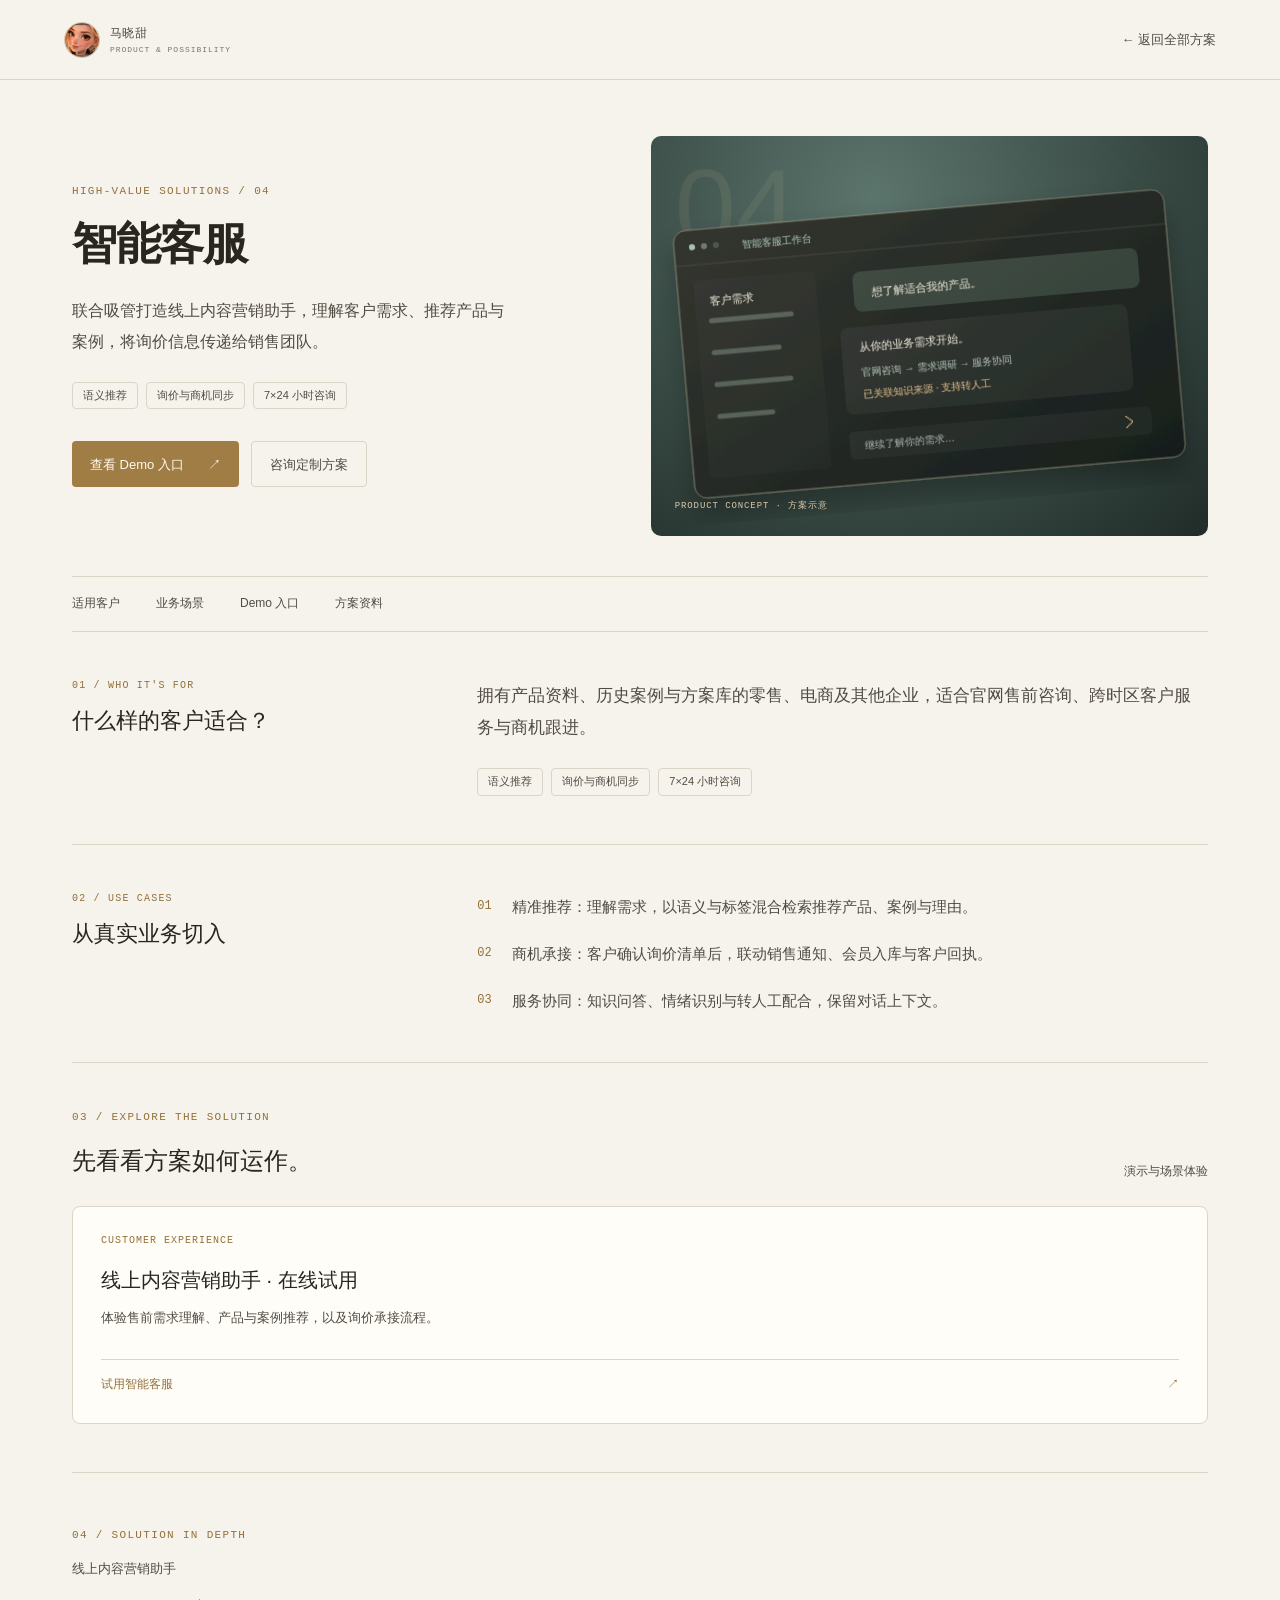
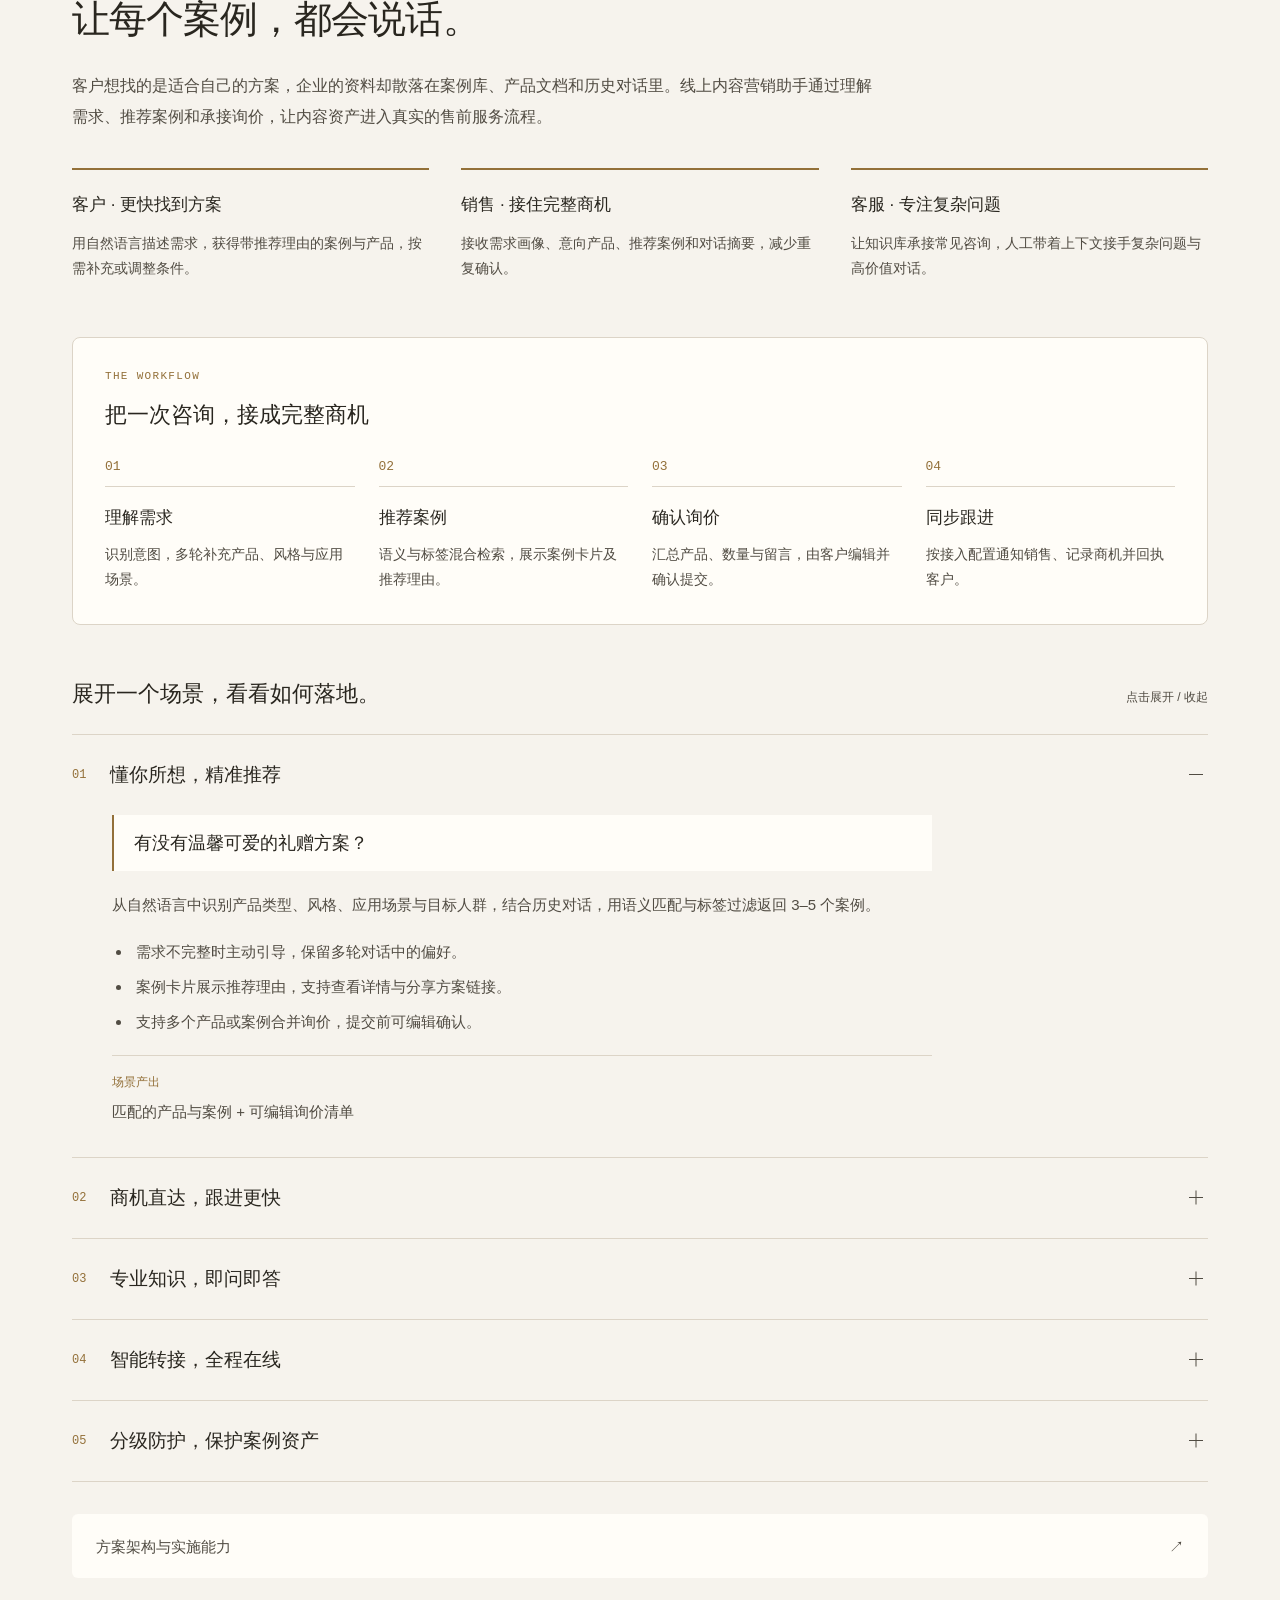
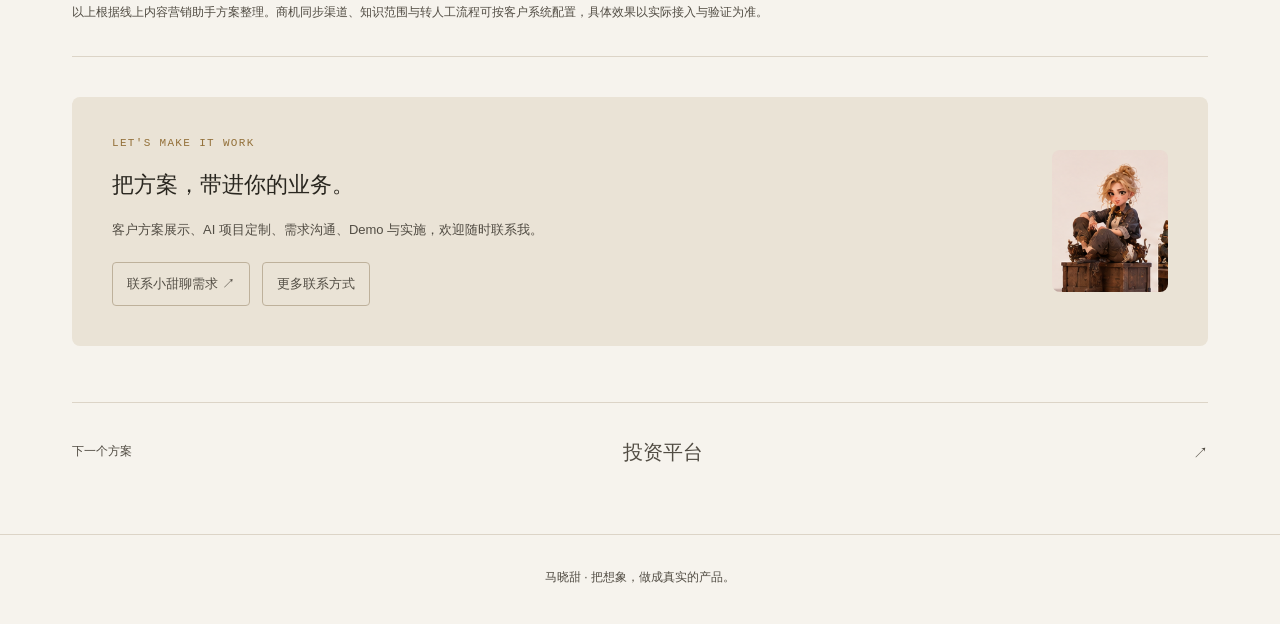
==== projects/customer-service.html @ 6f02be48 "Publish personal IP homepage and four solution showcases" ====
<!doctype html><html lang="zh-CN"><head><meta charset="utf-8"><meta name="viewport" content="width=device-width, initial-scale=1">
    <title>智能客服 · 马晓甜的高价值方案</title><meta name="description" content="联合吸管打造线上内容营销助手，理解客户需求、推荐产品与案例，将询价信息传递给销售团队。">
    <script src="../assets/theme.js"></script><link rel="stylesheet" href="../assets/detail.css"><link rel="stylesheet" href="../assets/projects.css"><link rel="stylesheet" href="../assets/solutions.css">
    </head><body class="detail-page" data-project="customer-service">
    <header class="detail-nav"><a class="nav-logo" href="../index.html#projects"><svg class="nav-ip" viewBox="1380 70 330 280" role="img" aria-label="小甜的个人 IP 形象"><image href="../assets/ip-character-sheet.png" width="2048" height="1152"/></svg><span class="brand-word">马晓甜<small>PRODUCT &amp; POSSIBILITY</small></span></a><a class="back-link" href="../index.html#projects">← 返回全部方案</a></header>
    <main class="detail-main solution-main">
    <div class="solution-hero"><div class="solution-title"><p class="detail-eyebrow">HIGH-VALUE SOLUTIONS / 04</p><h1>智能客服</h1><p class="detail-lead">联合吸管打造线上内容营销助手，理解客户需求、推荐产品与案例，将询价信息传递给销售团队。</p><div class="solution-tags"><span>语义推荐</span><span>询价与商机同步</span><span>7×24 小时咨询</span></div><div class="solution-hero-actions"><a class="solution-primary" href="#demo">查看 Demo 入口 <span aria-hidden="true">↗</span></a><a class="solution-secondary" href="mailto:18098028372@163.com?subject=%E6%99%BA%E8%83%BD%E5%AE%A2%E6%9C%8D%E6%96%B9%E6%A1%88%E5%92%A8%E8%AF%A2">咨询定制方案</a></div></div>
    <div class="solution-visual"><span class="visual-number">04</span><img src="../assets/project-customer-service.svg" width="600" height="400" alt="智能客服方案示意"><span class="visual-caption">PRODUCT CONCEPT · 方案示意</span></div></div>

    <nav class="solution-tabs" aria-label="方案章节"><a href="#audience">适用客户</a><a href="#scenarios">业务场景</a><a href="#demo">Demo 入口</a><a href="#documents">方案资料</a></nav>
    <section class="detail-section" id="audience"><div><p class="detail-eyebrow">01 / WHO IT'S FOR</p><h2>什么样的客户适合？</h2></div><div><p class="audience-copy">拥有产品资料、历史案例与方案库的零售、电商及其他企业，适合官网售前咨询、跨时区客户服务与商机跟进。</p><div class="solution-tags"><span>语义推荐</span><span>询价与商机同步</span><span>7×24 小时咨询</span></div></div></section>
    <section class="detail-section" id="scenarios"><div><p class="detail-eyebrow">02 / USE CASES</p><h2>从真实业务切入</h2></div><ol class="scenario-list"><li><span class="scenario-number">01</span><p>精准推荐：理解需求，以语义与标签混合检索推荐产品、案例与理由。</p></li><li><span class="scenario-number">02</span><p>商机承接：客户确认询价清单后，联动销售通知、会员入库与客户回执。</p></li><li><span class="scenario-number">03</span><p>服务协同：知识问答、情绪识别与转人工配合，保留对话上下文。</p></li></ol></section>
    <section class="solution-resources" id="demo"><div class="resource-heading"><div><p class="detail-eyebrow">03 / EXPLORE THE SOLUTION</p><h2>先看看方案如何运作。</h2></div><span>演示与场景体验</span></div><div class="resource-grid"><a class="demo-resource" href="https://fde-demo.fineres.com:3006/" target="_blank" rel="noopener noreferrer"><span class="resource-type">CUSTOMER EXPERIENCE</span><h3>线上内容营销助手 · 在线试用</h3><p>体验售前需求理解、产品与案例推荐，以及询价承接流程。</p><span class="resource-action">试用智能客服 <span aria-hidden="true">↗</span></span></a></div></section>
    <section class="solution-document" id="documents" aria-labelledby="document-title">
    <header class="document-heading"><p class="detail-eyebrow">04 / SOLUTION IN DEPTH</p><span class="document-name">线上内容营销助手</span><h2 id="document-title"><span>让每个案例，</span><span>都会说话。</span></h2><p class="document-intro">客户想找的是适合自己的方案，企业的资料却散落在案例库、产品文档和历史对话里。线上内容营销助手通过理解需求、推荐案例和承接询价，让内容资产进入真实的售前服务流程。</p></header>
    <div class="document-roles"><div><h3>客户 · 更快找到方案</h3><p>用自然语言描述需求，获得带推荐理由的案例与产品，按需补充或调整条件。</p></div><div><h3>销售 · 接住完整商机</h3><p>接收需求画像、意向产品、推荐案例和对话摘要，减少重复确认。</p></div><div><h3>客服 · 专注复杂问题</h3><p>让知识库承接常见咨询，人工带着上下文接手复杂问题与高价值对话。</p></div></div>
    <section class="document-flow" aria-labelledby="flow-title"><p class="detail-eyebrow">THE WORKFLOW</p><h3 id="flow-title">把一次咨询，接成完整商机</h3><ol><li><span class="flow-number">01</span><h4>理解需求</h4><p>识别意图，多轮补充产品、风格与应用场景。</p></li><li><span class="flow-number">02</span><h4>推荐案例</h4><p>语义与标签混合检索，展示案例卡片及推荐理由。</p></li><li><span class="flow-number">03</span><h4>确认询价</h4><p>汇总产品、数量与留言，由客户编辑并确认提交。</p></li><li><span class="flow-number">04</span><h4>同步跟进</h4><p>按接入配置通知销售、记录商机并回执客户。</p></li></ol></section>
    <section class="document-cases" aria-labelledby="cases-title"><div class="chapter-heading"><h3 id="cases-title">展开一个场景，看看如何落地。</h3><span>点击展开 / 收起</span></div><details class="case-chapter" open><summary><span class="case-number">01</span><h4>懂你所想，精准推荐</h4><span class="case-toggle" aria-hidden="true"></span></summary><div class="case-content"><blockquote>有没有温馨可爱的礼赠方案？</blockquote><p>从自然语言中识别产品类型、风格、应用场景与目标人群，结合历史对话，用语义匹配与标签过滤返回 3–5 个案例。</p><ul><li>需求不完整时主动引导，保留多轮对话中的偏好。</li><li>案例卡片展示推荐理由，支持查看详情与分享方案链接。</li><li>支持多个产品或案例合并询价，提交前可编辑确认。</li></ul><p class="case-outcome"><span>场景产出</span>匹配的产品与案例 + 可编辑询价清单</p></div></details><details class="case-chapter"><summary><span class="case-number">02</span><h4>商机直达，跟进更快</h4><span class="case-toggle" aria-hidden="true"></span></summary><div class="case-content"><blockquote>这几个方案可以一起报价吗？</blockquote><p>识别询价意向后，收集必要的联系信息与采购需求，生成确认单；由客户确认发送后进入商机同步流程。</p><ul><li>向销售同步结构化需求、产品清单、案例链接及对话摘要。</li><li>按现有表单结构写入会员列表，并向客户发送回执。</li><li>当前演示展示简道云表单打通场景，邮件可按实施需求对接。</li></ul><p class="case-outcome"><span>场景产出</span>结构化商机记录 + 销售跟进信息</p></div></details><details class="case-chapter"><summary><span class="case-number">03</span><h4>专业知识，即问即答</h4><span class="case-toggle" aria-hidden="true"></span></summary><div class="case-content"><blockquote>产品有哪些规格？合作流程是怎样的？</blockquote><p>FAQ Agent 检索企业知识库，结合对话上下文回答产品、服务和流程问题，并将问答限定在明确的业务范围内。</p><ul><li>用标准答复与产品资料作为回答依据。</li><li>知识未覆盖或问题不明确时，引导补充信息或转人工。</li></ul><p class="case-outcome"><span>场景产出</span>有知识依据的答复 + 清晰的后续路径</p></div></details><details class="case-chapter"><summary><span class="case-number">04</span><h4>智能转接，全程在线</h4><span class="case-toggle" aria-hidden="true"></span></summary><div class="case-content"><blockquote>我想找人工进一步沟通。</blockquote><p>客户主动提出，或系统判断当前能力无法继续处理时，启动人工协同；结合兴趣、犹豫或不满等对话信号调整服务策略。</p><ul><li>传递客户信息、需求画像、已推荐内容与历史对话。</li><li>人工在同一窗口接续服务，减少客户重复描述。</li></ul><p class="case-outcome"><span>场景产出</span>带完整上下文的人工接待</p></div></details><details class="case-chapter"><summary><span class="case-number">05</span><h4>分级防护，保护案例资产</h4><span class="case-toggle" aria-hidden="true"></span></summary><div class="case-content"><blockquote>如何兼顾正常咨询与企业内容保护？</blockquote><p>依据可配置规则识别异常浏览和请求频率，对风险会话采取分级措施，保护企业案例与设计资产。</p><ul><li>必要时暂停推荐能力，保留基础 FAQ 服务。</li><li>可要求企业邮箱验证，明确问答范围并过滤敏感内容。</li></ul><p class="case-outcome"><span>场景产出</span>按业务配置的访问控制与回答边界</p></div></details></section>
    <details class="architecture-chapter"><summary>方案架构与实施能力<span aria-hidden="true">↗</span></summary><dl><div><dt>咨询入口</dt><dd>官网嵌入、二维码访问与协同工具接入，承载对话、推荐卡片与留资表单。</dd></div><div><dt>编排与调度</dt><dd>识别意图、管理需求槽位与会话状态，结合安全规则分发任务。</dd></div><div><dt>专业服务模块</dt><dd>售前 Agent、FAQ Agent、商机 Agent 与转人工模块协同处理咨询。</dd></div><div><dt>能力与知识资产</dt><dd>混合检索、邮件和规则服务连接 FAQ、产品资料及案例方案库。</dd></div></dl></details>
    <p class="document-note">以上根据线上内容营销助手方案整理。商机同步渠道、知识范围与转人工流程可按客户系统配置，具体效果以实际接入与验证为准。</p></section>
    <section class="demo-section solution-contact"><div><p class="detail-eyebrow">LET'S MAKE IT WORK</p><h2>把方案，带进你的业务。</h2><p>客户方案展示、AI 项目定制、需求沟通、Demo 与实施，欢迎随时联系我。</p><div class="demo-actions"><a href="mailto:18098028372@163.com?subject=%E6%99%BA%E8%83%BD%E5%AE%A2%E6%9C%8D%E6%96%B9%E6%A1%88%E5%92%A8%E8%AF%A2">联系小甜聊需求 ↗</a><a href="../index.html#contact">更多联系方式</a></div></div><svg class="detail-persona" viewBox="1225 862 173 230" role="img" aria-label="小甜的个人 IP 形象"><image href="../assets/ip-character-sheet.png" width="2048" height="1152"/></svg></section>
    <a class="next-project" href="investment.html"><span>下一个方案</span><strong>投资平台</strong><span>↗</span></a></main>
    <footer class="detail-footer">马晓甜 · 把想象，做成真实的产品。</footer></body></html>
---- assets/detail.css ----
:root { color-scheme:light; --ground:#f6f3ed; --surface:#fffdf8; --text:#514c43; --text-strong:#29261f; --gold:#937039; --border:#dcd4c7; --fd:'Segoe UI','Microsoft YaHei',sans-serif; --fm:Consolas,monospace; }
* { box-sizing:border-box; }body { margin:0; background:var(--ground); color:var(--text); font:15px/1.8 var(--fd); }a { color:inherit; text-decoration:none; }h1,h2,p { margin:0; }h1,h2 { color:var(--text-strong); }button,a { -webkit-tap-highlight-color:transparent; }a:focus-visible,button:focus-visible { outline:2px solid var(--gold); outline-offset:5px; }
.detail-nav { position:sticky; top:0; z-index:10; background:var(--ground); border-bottom:1px solid var(--border); height:80px; padding:0 5%; display:flex; justify-content:space-between; align-items:center; }
.back-link { padding:12px 0; font-size:13px; }.back-link:hover { color:var(--gold); }
.detail-main { max-width:1060px; margin:auto; padding:72px 32px 32px; }.detail-eyebrow { font:11px var(--fm); letter-spacing:.12em; color:var(--gold); margin-bottom:16px; }h1 { font-size:clamp(32px,4vw,56px); line-height:1.35; font-weight:600; margin-bottom:22px; }.detail-lead { font-size:18px; max-width:760px; }.detail-meta { display:flex; justify-content:space-between; gap:16px; margin:30px 0; border-top:1px solid var(--border); padding-top:18px; font-size:12px; }
.detail-cover { position:relative; height:400px; display:grid; place-items:center; background:radial-gradient(ellipse at 40% 20%,#786344,#242720); border-radius:10px; overflow:hidden; }.detail-cover img { width:600px; height:400px; max-width:100%; object-fit:contain; }.detail-cover>span { position:absolute; bottom:20px; left:24px; color:#d5c7ae; font:10px var(--fm); letter-spacing:.1em; }
.detail-section { display:grid; grid-template-columns:1fr 2fr; gap:40px; padding:48px 0; border-bottom:1px solid var(--border); }.detail-section h2,.demo-section h2 { font-size:22px; font-weight:500; }.detail-section .detail-eyebrow { font-size:10px; margin-bottom:10px; }.detail-bullets { margin:0; padding-left:18px; }.detail-bullets li { margin-bottom:16px; }.detail-bullets li:last-child { margin:0; }.detail-tags { display:flex; align-items:flex-start; flex-wrap:wrap; gap:8px; }.detail-tags span { padding:5px 12px; border:1px solid var(--border); border-radius:4px; font-size:12px; }
.demo-section { display:flex; align-items:center; justify-content:space-between; gap:24px; padding:40px; background:#eae3d6; border-radius:8px; margin-top:48px; }.demo-section p:not(.detail-eyebrow) { font-size:13px; margin:14px 0 20px; }.detail-persona { width:116px; height:142px; border-radius:8px; flex:none; }.demo-actions { display:flex; flex-wrap:wrap; gap:12px; align-items:center; }.demo-actions button,.demo-actions>a { display:inline-flex; align-items:center; min-height:44px; padding:8px 14px; font:13px var(--fd); border:1px solid #beb19b; border-radius:4px; }.demo-actions button:disabled { background:#ddd5c5; color:#736957; cursor:not-allowed; }.demo-actions a:hover { background:#dfd5c4; }
.next-project { display:flex; align-items:center; justify-content:space-between; gap:20px; min-height:100px; border-top:1px solid var(--border); margin-top:56px; }.next-project span:first-child { font-size:12px; }.next-project strong { font-size:20px; font-weight:500; }.next-project:hover { color:var(--gold); }.detail-footer { text-align:center; font-size:12px; border-top:1px solid var(--border); padding:32px; }
@media(max-width:650px) { .detail-nav { height:70px; padding:0 20px; }.back-link { font-size:11px; }.detail-main { padding:40px 24px 24px; }.detail-lead { font-size:15px; }.detail-meta { flex-direction:column; gap:6px; }.detail-cover { height:260px; }.detail-cover img { height:auto; }.detail-section { grid-template-columns:1fr; gap:20px; padding:32px 0; }.demo-section { padding:24px; position:relative; }.detail-persona { display:none; }.next-project { flex-wrap:wrap; gap:12px; }.next-project strong { font-size:17px; } }
@media(prefers-color-scheme:dark) { :root { color-scheme:dark; --ground:#1b1b17; --surface:#24251f; --text:#c8c3b6; --text-strong:#f2eddf; --gold:#d7b579; --border:#414238; }.demo-section { background:#2c2e26; }.demo-actions button:disabled { background:#37392e; color:#c4bda9; }.demo-actions a:hover { background:#414334; } }
:root[data-theme="light"] { color-scheme:light; --ground:#f6f3ed; --surface:#fffdf8; --text:#514c43; --text-strong:#29261f; --gold:#937039; --border:#dcd4c7; }
:root[data-theme="light"] .demo-section { background:#eae3d6; }
:root[data-theme="light"] .demo-actions button:disabled { background:#ddd5c5; color:#736957; }
:root[data-theme="light"] .demo-actions a:hover { background:#dfd5c4; }
:root[data-theme="dark"] { color-scheme:dark; --ground:#1b1b17; --surface:#24251f; --text:#c8c3b6; --text-strong:#f2eddf; --gold:#d7b579; --border:#414238; }
:root[data-theme="dark"] .demo-section { background:#2c2e26; }
:root[data-theme="dark"] .demo-actions button:disabled { background:#37392e; color:#c4bda9; }
:root[data-theme="dark"] .demo-actions a:hover { background:#414334; }
---- assets/projects.css ----
/* Warm editorial system; restrained identity, 8px spacing, 300ms selection. */
:root { --folio-paper:#f6f3ed; --folio-ink:#25241f; --folio-brass:#b18a50; --folio-muted:#766e62; --folio-stroke:#ddd6ca; }
.nav-logo { display:flex; align-items:center; gap:10px; padding:0; border:none; min-height:44px; }
.nav-ip { display:block; width:36px; height:36px; border-radius:50%; overflow:hidden; border:1px solid rgba(177,138,80,.45); flex:none; }
.brand-word { display:flex; flex-direction:column; font:12px var(--fd); color:inherit; letter-spacing:.03em; }
.brand-word small { font:8px var(--fm); letter-spacing:.12em; margin-top:3px; opacity:.75; }
.ip-note { display:flex; align-items:center; gap:16px; margin:24px 0 0; padding:16px 0; border-top:1px solid var(--border); color:var(--text); }
.ip-note svg { width:80px; height:80px; flex:none; border-radius:10px; }
.ip-note p { font-size:14px; line-height:1.8; }
.ip-note small { display:block; color:var(--gold); font:10px var(--fm); letter-spacing:.12em; margin-bottom:4px; }
.cat-agent { width:64px; height:64px; transform:none; border-radius:50%; border:2px solid var(--hero-accent); background:#7d6657; box-shadow:0 4px 18px #0002; bottom:24px; right:24px; }
.cat-agent .persona-face { width:100%; height:100%; display:block; border-radius:50%; overflow:hidden; }
.cat-bubble { bottom:76px; }
.chat-avatar { overflow:hidden; padding:0; background:#7d6657; }
.chat-avatar svg { width:100%; height:100%; }
.contact-ip { width:88px; height:108px; display:block; margin:0 auto 24px; border-radius:10px; }
.folio-heading { display:flex; justify-content:space-between; align-items:flex-end; gap:24px; margin-bottom:32px; }
.folio-heading .section-title { margin:0; font-weight:600; }
.folio-intro { font-size:13px; line-height:1.8; color:var(--text); max-width:270px; }
.project-accordion { display:flex; gap:14px; height:520px; }
.project-card { position:relative; isolation:isolate; flex:1 1 0; min-width:0; overflow:hidden; border-radius:12px; background:#282722; color:#faf5e9; transition:flex-grow .3s ease; }
.project-card.is-active { flex-grow:2.35; }
.project-card::after { content:''; position:absolute; inset:0; z-index:-1; background:linear-gradient(0deg,rgba(14,15,13,.97) 0%,rgba(14,15,13,.7) 30%,transparent 68%); pointer-events:none; }
.project-card[data-project="investment"] { background:radial-gradient(ellipse at 45% 20%,#786344,#28251e 75%); }
.project-card[data-project="presales"] { background:radial-gradient(ellipse at 50% 20%,#5b746c,#202c28 75%); }
.project-card[data-project="scheduling"] { background:radial-gradient(ellipse at 50% 20%,#777467,#2b302b 75%); }
.project-card[data-project="insurance"] { background:radial-gradient(ellipse at 50% 20%,#716b5e,#2b2c28 75%); }
.project-card[data-project="customer-service"] { background:radial-gradient(ellipse at 50% 20%,#5b746c,#202c28 75%); }
.solution-service-note { display:grid; grid-template-columns:auto 1fr auto; gap:24px; align-items:center; margin-top:30px; padding:24px 0; border-top:1px solid var(--border); color:var(--text); font-size:12px; }
.solution-service-note>span { color:var(--gold); font-size:11px; }.solution-service-note a { padding:10px 0; min-height:44px; white-space:nowrap; }
@media(max-width:900px) { .solution-service-note { grid-template-columns:1fr; gap:12px; } }
.project-cover { position:absolute; width:560px; height:374px; max-width:none; left:50%; top:38px; transform:translateX(-50%); z-index:-2; opacity:.8; transition:opacity .3s; pointer-events:none; }
.is-active .project-cover { opacity:1; }
.project-kicker { position:absolute; top:24px; left:24px; right:24px; display:flex; justify-content:space-between; align-items:center; font:10px var(--fm); color:#f0e2ca; letter-spacing:.1em; }
.project-kicker .project-year { opacity:.65; font-size:9px; }
.project-select { position:absolute; inset:0; z-index:1; border:none; padding:0; background:transparent; cursor:pointer; color:inherit; }
.project-select:focus-visible { outline:2px solid #edc783; outline-offset:-5px; border-radius:12px; }
.project-body { position:absolute; bottom:30px; left:26px; right:26px; pointer-events:none; }
.project-category { font:10px var(--fm); color:#d1b788; letter-spacing:.07em; margin-bottom:12px; }
.project-title { color:#fff6e6; font-size:22px; font-weight:500; line-height:1.45; margin:0; overflow-wrap:normal; }
.project-summary { opacity:0; max-height:0; overflow:hidden; margin:0; font-size:13px; line-height:1.85; color:#ded8cb; transition:opacity .2s,max-height .3s,margin .3s; }
.is-active .project-summary { opacity:1; max-height:90px; margin-top:16px; }
.project-open { display:flex; align-items:center; justify-content:space-between; position:relative; z-index:2; pointer-events:auto; margin-top:24px; border-top:1px solid #ffffff38; min-height:44px; padding-top:10px; font-size:12px; color:#f8e5be; }
.project-open span:last-child { font-size:21px; transition:transform .2s; }
.project-open:hover span:last-child { transform:translate(3px,-3px); }
.project-open:focus-visible { outline-color:#edc783; }
.project-footer { display:flex; justify-content:space-between; gap:24px; padding-top:20px; color:var(--text); font-size:12px; }
.project-footer .folio-counter { font:10px var(--fm); letter-spacing:.1em; color:var(--gold); }
.project-card:not(.is-active) .project-open .open-label { font-size:0; }
.project-card:not(.is-active) .project-open .open-label::after { content:'查看方案'; font-size:12px; }
.project-card:not(.is-active) .project-year { display:none; }
@media(max-width:767px) {
 .nav-ip { width:32px; height:32px; }
 .brand-word { font-size:11px; }
 .folio-heading { display:block; margin-bottom:24px; }
 .folio-intro { margin-top:14px; font-size:12px; max-width:none; }
 .project-accordion { height:auto; flex-direction:column; gap:12px; }
 .project-card,.project-card.is-active { flex:none; height:124px; transition:height .3s; }
 .project-card.is-active { height:420px; }
 .project-kicker { top:18px; left:20px; right:20px; }
 .project-card:not(.is-active) .project-kicker { display:none; }
 .project-body { left:20px; right:20px; bottom:14px; }
 .project-title { font-size:20px; }
 .project-category { font-size:9px; margin-bottom:6px; }
 .project-card:not(.is-active) .project-body { bottom:18px; padding-right:46px; }
 .project-card:not(.is-active) .project-open { position:absolute; bottom:0; right:0; border:0; margin:0; width:44px; justify-content:center; }
 .project-card:not(.is-active) .project-open .open-label { display:none; }
 .project-card:not(.is-active) .project-cover { top:-115px; opacity:.3; }
  .project-card.is-active .project-open { margin-right:44px; }
 .project-cover { width:460px; height:307px; top:28px; }
 .project-summary { font-size:12px; }
 .project-footer { font-size:11px; }
 .project-footer span:last-child { max-width:180px; text-align:right; }
 .cat-agent { width:48px; height:48px; right:14px; bottom:16px; transform:none; }
 .ip-note svg { width:64px; height:64px; }
}
html.mobile-sim .project-accordion { height:auto; flex-direction:column; }
html.mobile-sim .project-card { flex:none; height:124px; }
html.mobile-sim .project-card.is-active { height:430px; }
html.mobile-sim .folio-heading { display:block; }
html.mobile-sim .folio-intro { margin-top:16px; }
html.mobile-sim .project-body { left:20px; right:20px; bottom:16px; }
html.mobile-sim .project-card:not(.is-active) .project-kicker { display:none; }
html.mobile-sim .project-card:not(.is-active) .project-open { position:absolute; right:0; bottom:0; margin:0; border:0; width:44px; }
html.mobile-sim .project-card:not(.is-active) .open-label { display:none; }
html.mobile-sim .project-card:not(.is-active) .project-cover { top:-130px; }
html.mobile-sim .project-card:not(.is-active) .project-body { padding-right:48px; }
@media(prefers-reduced-motion:reduce) { .project-card,.project-summary,.project-cover { transition:none; } }
---- assets/solutions.css ----
html { scroll-behavior:smooth; scroll-padding-top:105px; }
.solution-main { max-width:1200px; padding-top:56px; }
.solution-hero { display:grid; grid-template-columns:1fr 1.05fr; align-items:stretch; gap:48px; }
.solution-title { padding:32px 0; align-self:center; }
.solution-title h1 { font-size:clamp(32px,3.5vw,50px); letter-spacing:-.03em; }
.solution-title .detail-lead { font-size:16px; line-height:1.95; max-width:440px; }
.solution-tags { display:flex; flex-wrap:wrap; gap:8px; margin-top:24px; }
.solution-tags span { font-size:11px; padding:3px 10px; border:1px solid var(--border); border-radius:4px; }
.solution-hero-actions { display:flex; flex-wrap:wrap; gap:12px; margin-top:32px; align-items:center; }
.solution-hero-actions a { display:inline-flex; min-height:46px; align-items:center; justify-content:space-between; padding:10px 18px; font-size:13px; border-radius:4px; gap:24px; }
.solution-primary { background:#a07d44; color:#fffaf1; }
.solution-primary:hover { background:#896633; }
.solution-secondary { border:1px solid var(--border); }
.solution-secondary:hover { background:var(--surface); }
.solution-visual { min-height:385px; overflow:hidden; position:relative; display:flex; align-items:center; justify-content:center; border-radius:10px; background:radial-gradient(ellipse at 40% 15%,#786344,#242720); }
.solution-visual img { width:110%; max-width:none; height:auto; position:relative; }
.visual-number { position:absolute; top:0; left:24px; font:110px/1.3 var(--fd); color:#f1dcad15; }
.visual-caption { position:absolute; bottom:24px; left:24px; color:#d8c8aa; font:9px var(--fm); letter-spacing:.1em; }
[data-project="insurance"] .solution-visual { background:radial-gradient(ellipse at 40% 15%,#716b5e,#2b2c28); }
[data-project="customer-service"] .solution-visual { background:radial-gradient(ellipse at 40% 15%,#5b746c,#202c28); }
.solution-proof { display:flex; align-items:center; gap:56px; border-top:1px solid var(--border); margin-top:40px; padding:24px 0 4px; }
.solution-proof>div { display:flex; align-items:baseline; gap:16px; }
.solution-proof strong { color:var(--gold); font-size:32px; font-weight:500; }.solution-proof span { font-size:12px; }.solution-proof small { margin-left:auto; font-size:11px; }
.solution-tabs { display:flex; gap:36px; border-top:1px solid var(--border); border-bottom:1px solid var(--border); margin-top:40px; }
.solution-tabs a { padding:16px 0; font-size:12px; }.solution-tabs a:hover { color:var(--gold); }
.audience-copy { font-size:17px; line-height:1.9; }
.scenario-list { list-style:none; padding:0; margin:0; }.scenario-list li { display:flex; gap:20px; margin-bottom:20px; }.scenario-list li:last-child { margin:0; }.scenario-number { color:var(--gold); font:12px var(--fm); padding-top:6px; }
.solution-resources { padding:48px 0; }
.resource-heading { display:flex; align-items:flex-end; justify-content:space-between; gap:24px; margin-bottom:24px; }.resource-heading h2 { font-size:24px; font-weight:500; }.resource-heading>span { font-size:12px; }
.resource-grid { display:grid; grid-template-columns:repeat(2,minmax(0,1fr)); gap:16px; }
.resource-grid>.demo-resource:only-child { grid-column:1 / -1; }
.demo-resource { display:flex; flex-direction:column; min-height:218px; padding:28px; border:1px solid var(--border); border-radius:8px; background:var(--surface); }
a.demo-resource { transition:border-color .2s,transform .2s; }a.demo-resource:hover { border-color:var(--gold); transform:translateY(-3px); }
.resource-type { font:10px var(--fm); color:var(--gold); letter-spacing:.1em; }.demo-resource h3 { font-size:20px; font-weight:500; color:var(--text-strong); margin:16px 0 8px; }.demo-resource p { font-size:13px; margin-bottom:24px; }.resource-action { display:flex; justify-content:space-between; gap:16px; margin-top:auto; padding-top:14px; border-top:1px solid var(--border); font-size:12px; color:var(--gold); }.resource-pending { background:transparent; }.resource-pending .resource-action { color:var(--text); }
.document-section { display:flex; justify-content:space-between; gap:24px; align-items:center; padding:32px 0; border-block:1px solid var(--border); }.document-section h2 { font-size:22px; font-weight:500; }.document-section p:not(.detail-eyebrow) { font-size:13px; margin-top:10px; }.document-status { border:1px solid var(--border); border-radius:4px; padding:6px 14px; white-space:nowrap; font-size:12px; }
.solution-contact { margin-top:40px; }
.solution-document { padding:56px 0 32px; border-block:1px solid var(--border); }
.document-heading { max-width:800px; }
.document-name { display:block; font-size:13px; margin-bottom:12px; }
.document-heading h2 { font-size:clamp(27px,3vw,38px); font-weight:500; line-height:1.4; letter-spacing:-.025em; text-wrap:balance; }
.document-intro { margin-top:24px; line-height:1.95; font-size:16px; }
.document-roles { display:grid; grid-template-columns:repeat(3,minmax(0,1fr)); gap:32px; margin:36px 0 56px; }
.document-roles>div { border-top:2px solid var(--gold); padding-top:20px; }
.solution-document h3,.solution-document h4 { color:var(--text-strong); font-weight:500; margin:0; }
.document-roles h3 { font-size:17px; margin-bottom:10px; }.document-roles p { font-size:14px; }
.document-flow { padding:32px; background:var(--surface); border:1px solid var(--border); border-radius:8px; }
.document-flow h3,.chapter-heading h3 { font-size:22px; line-height:1.5; }
.document-flow ol { display:grid; grid-template-columns:repeat(4,minmax(0,1fr)); gap:24px; list-style:none; margin:28px 0 0; padding:0; }
.flow-number { display:block; color:var(--gold); font:13px var(--fm); border-bottom:1px solid var(--border); padding-bottom:12px; margin-bottom:16px; }
.document-flow h4 { font-size:17px; margin-bottom:8px; }.document-flow li p { font-size:14px; }
.document-cases { margin-top:52px; }.chapter-heading { display:flex; align-items:baseline; justify-content:space-between; gap:20px; margin-bottom:24px; }.chapter-heading>span { font-size:12px; flex:none; }
.case-chapter { border-top:1px solid var(--border); }.case-chapter:last-child { border-bottom:1px solid var(--border); }
.case-chapter summary { display:flex; align-items:center; gap:24px; min-height:80px; padding:20px 0; cursor:pointer; list-style:none; }
.solution-document summary::-webkit-details-marker { display:none; }
.solution-document summary:focus-visible { outline:2px solid var(--gold); outline-offset:4px; }
.solution-document summary:hover { color:var(--gold); }.case-chapter summary:hover h4 { color:var(--gold); }
.case-number { font:12px var(--fm); color:var(--gold); }.case-chapter h4 { font-size:19px; }.case-toggle { margin-left:auto; flex:none; width:24px; height:24px; position:relative; }
.case-toggle::before,.case-toggle::after { content:''; position:absolute; background:currentColor; top:11px; left:5px; width:14px; height:1px; }.case-toggle::after { transform:rotate(90deg); }.case-chapter[open] .case-toggle::after { transform:none; }
.case-content { max-width:820px; margin-left:40px; padding:0 0 32px; font-size:15px; }
.case-content blockquote { margin:0 0 20px; padding:12px 20px; border-left:2px solid var(--gold); background:var(--surface); color:var(--text-strong); font-size:18px; }
.case-content ul { padding-left:20px; margin:20px 0; }.case-content li { padding-left:4px; margin-bottom:8px; }
.case-outcome { border-top:1px solid var(--border); padding-top:16px; }.case-outcome>span { display:block; color:var(--gold); font-size:12px; margin-bottom:4px; }
.architecture-chapter { margin-top:32px; padding:0 24px; background:var(--surface); border-radius:6px; }.architecture-chapter summary { display:flex; justify-content:space-between; align-items:center; gap:20px; cursor:pointer; list-style:none; min-height:64px; padding:16px 0; }
.architecture-chapter dl { margin:0; padding-bottom:24px; }.architecture-chapter dl>div { display:grid; grid-template-columns:220px 1fr; gap:24px; padding:16px 0; border-top:1px solid var(--border); }.architecture-chapter dt { color:var(--text-strong); }.architecture-chapter dd { margin:0; font-size:14px; }
.document-note { font-size:12px; margin-top:24px; max-width:820px; }
@media(max-width:700px) { .solution-document { padding-top:36px; }.document-roles { grid-template-columns:1fr; gap:24px; margin-bottom:36px; }.document-flow { padding:24px; }.document-flow ol { grid-template-columns:repeat(2,minmax(0,1fr)); gap:24px 20px; }.chapter-heading { display:block; }.chapter-heading>span { display:block; margin-top:8px; }.case-chapter summary { gap:14px; }.case-chapter h4 { font-size:17px; }.case-content { margin-left:0; }.case-content blockquote { font-size:16px; }.architecture-chapter dl>div { grid-template-columns:1fr; gap:8px; }.document-intro { font-size:15px; }.document-flow h3,.chapter-heading h3 { font-size:20px; } }
@media(max-width:900px) { .solution-hero { gap:28px; grid-template-columns:1fr; }.solution-title { padding:0; }.solution-title .detail-lead { max-width:none; }.solution-visual { min-height:0; height:310px; }.solution-visual img { width:520px; max-width:100%; }.solution-proof { gap:24px; flex-wrap:wrap; }.solution-proof small { margin:0; width:100%; }.resource-grid { grid-template-columns:1fr; }.solution-tabs { gap:24px; justify-content:space-between; }.solution-tabs a { font-size:11px; }.resource-heading>span { display:none; } }
@media(max-width:480px) { .solution-main { padding-top:36px; }.solution-title h1 { font-size:32px; }.solution-title .detail-lead { font-size:14px; }.solution-tags span { font-size:10px; }.solution-hero-actions a { font-size:12px; padding:10px 14px; gap:14px; }.solution-visual { height:240px; }.solution-proof>div { flex-direction:column; gap:0; }.solution-proof { gap:28px; }.solution-tabs { gap:12px; }.resource-heading h2 { font-size:22px; }.demo-resource { padding:24px; }.demo-resource h3 { font-size:18px; }.document-section { gap:16px; }.document-section h2 { font-size:20px; }.document-status { padding:5px 10px; } }
@media(prefers-reduced-motion:reduce) { html { scroll-behavior:auto; }a.demo-resource { transition:none; } }

.document-heading h2 span { display:inline-block; }
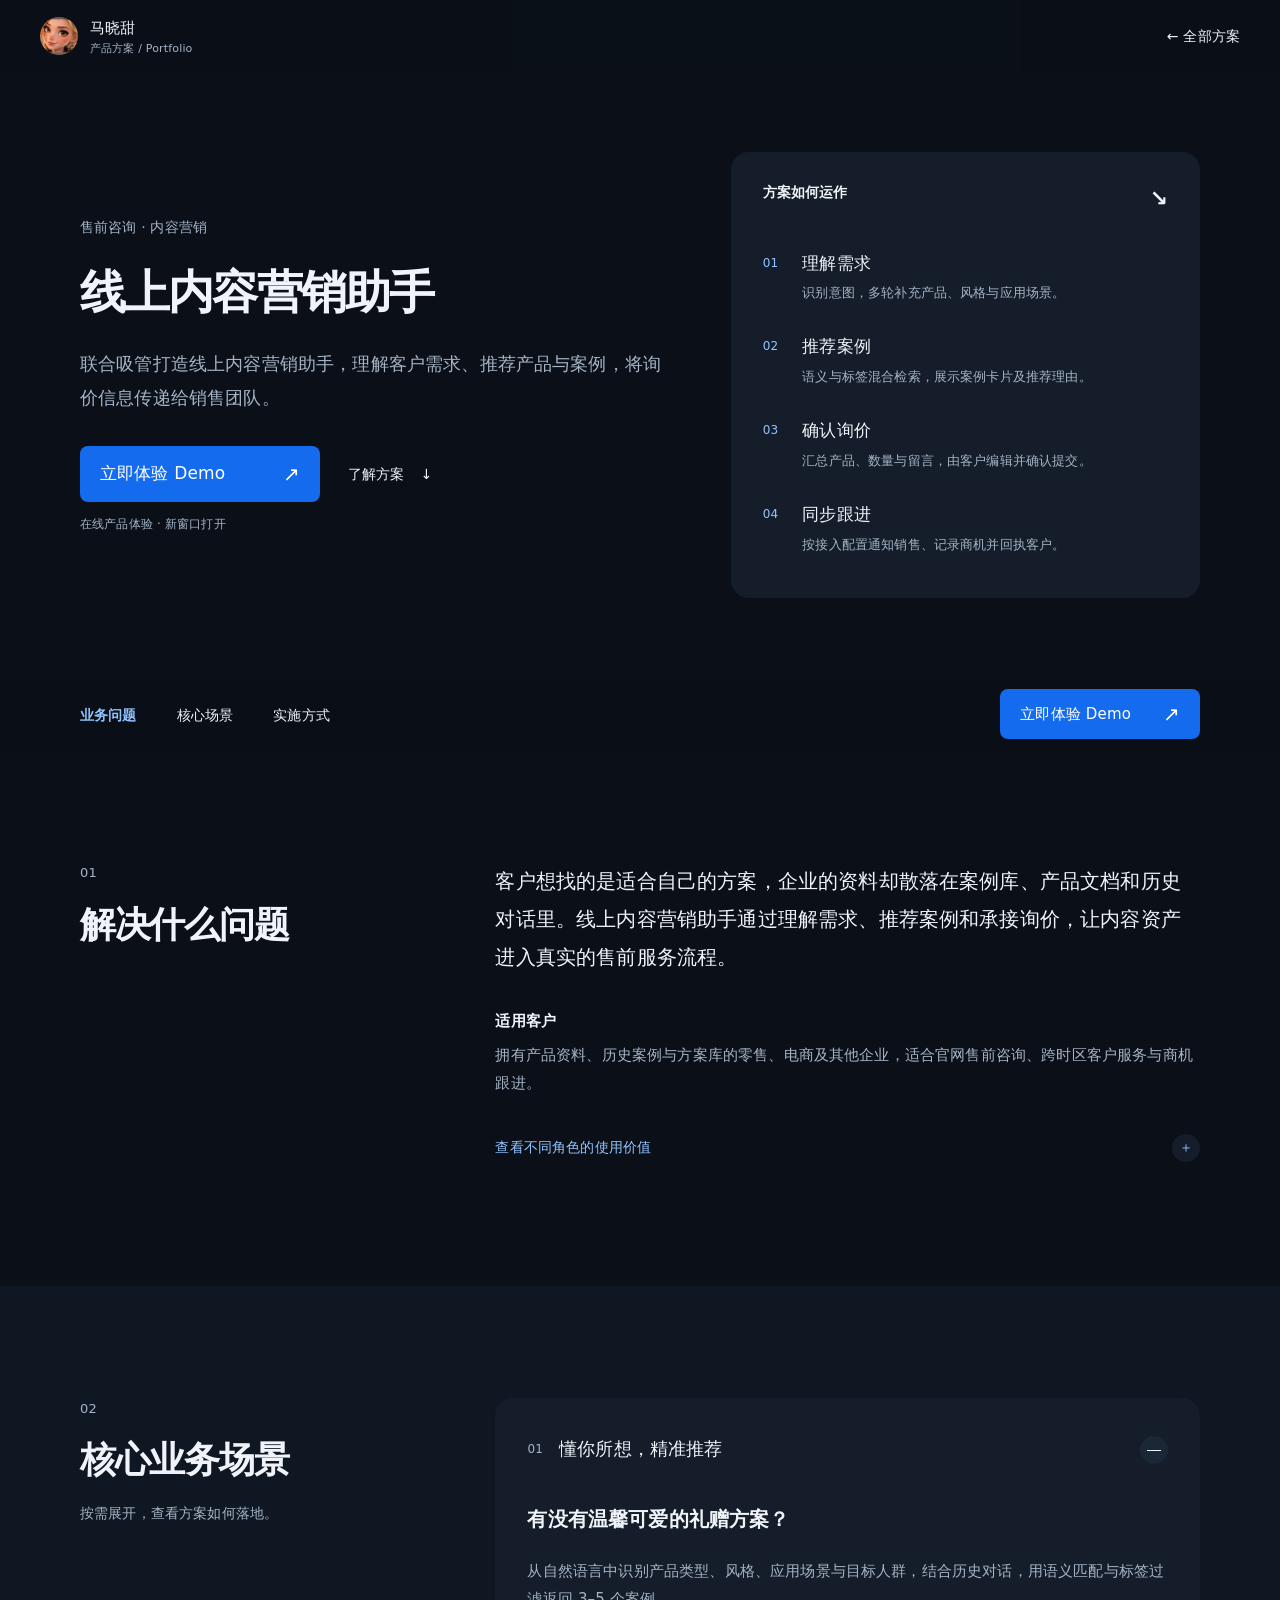
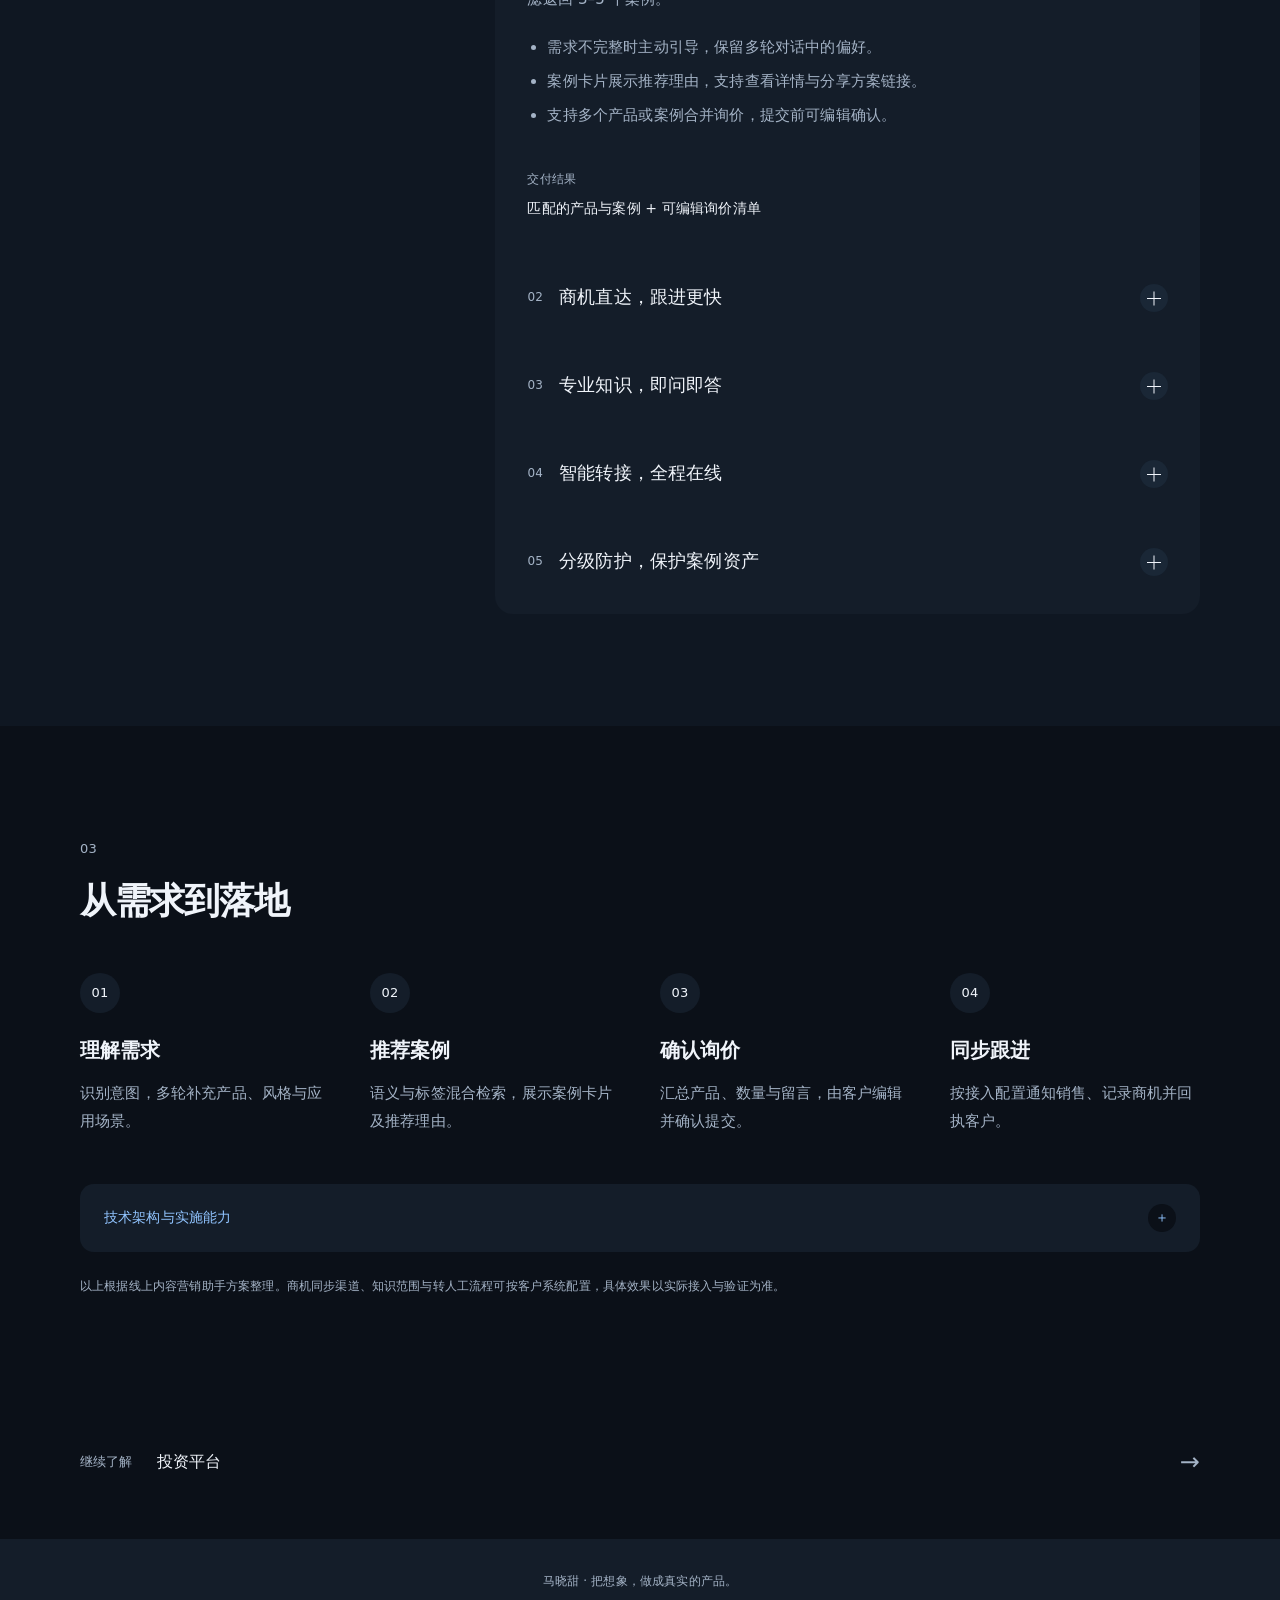
==== commit ac8c2882: "Publish dark portfolio layout and updated solution pages" ====
--- a/projects/customer-service.html
+++ b/projects/customer-service.html
@@ -1,23 +1,12 @@
-<!doctype html><html lang="zh-CN"><head><meta charset="utf-8"><meta name="viewport" content="width=device-width, initial-scale=1">
-    <title>智能客服 · 马晓甜的高价值方案</title><meta name="description" content="联合吸管打造线上内容营销助手，理解客户需求、推荐产品与案例，将询价信息传递给销售团队。">
-    <script src="../assets/theme.js"></script><link rel="stylesheet" href="../assets/detail.css"><link rel="stylesheet" href="../assets/projects.css"><link rel="stylesheet" href="../assets/solutions.css">
-    </head><body class="detail-page" data-project="customer-service">
-    <header class="detail-nav"><a class="nav-logo" href="../index.html#projects"><svg class="nav-ip" viewBox="1380 70 330 280" role="img" aria-label="小甜的个人 IP 形象"><image href="../assets/ip-character-sheet.png" width="2048" height="1152"/></svg><span class="brand-word">马晓甜<small>PRODUCT &amp; POSSIBILITY</small></span></a><a class="back-link" href="../index.html#projects">← 返回全部方案</a></header>
-    <main class="detail-main solution-main">
-    <div class="solution-hero"><div class="solution-title"><p class="detail-eyebrow">HIGH-VALUE SOLUTIONS / 04</p><h1>智能客服</h1><p class="detail-lead">联合吸管打造线上内容营销助手，理解客户需求、推荐产品与案例，将询价信息传递给销售团队。</p><div class="solution-tags"><span>语义推荐</span><span>询价与商机同步</span><span>7×24 小时咨询</span></div><div class="solution-hero-actions"><a class="solution-primary" href="#demo">查看 Demo 入口 <span aria-hidden="true">↗</span></a><a class="solution-secondary" href="mailto:18098028372@163.com?subject=%E6%99%BA%E8%83%BD%E5%AE%A2%E6%9C%8D%E6%96%B9%E6%A1%88%E5%92%A8%E8%AF%A2">咨询定制方案</a></div></div>
-    <div class="solution-visual"><span class="visual-number">04</span><img src="../assets/project-customer-service.svg" width="600" height="400" alt="智能客服方案示意"><span class="visual-caption">PRODUCT CONCEPT · 方案示意</span></div></div>
-
-    <nav class="solution-tabs" aria-label="方案章节"><a href="#audience">适用客户</a><a href="#scenarios">业务场景</a><a href="#demo">Demo 入口</a><a href="#documents">方案资料</a></nav>
-    <section class="detail-section" id="audience"><div><p class="detail-eyebrow">01 / WHO IT'S FOR</p><h2>什么样的客户适合？</h2></div><div><p class="audience-copy">拥有产品资料、历史案例与方案库的零售、电商及其他企业，适合官网售前咨询、跨时区客户服务与商机跟进。</p><div class="solution-tags"><span>语义推荐</span><span>询价与商机同步</span><span>7×24 小时咨询</span></div></div></section>
-    <section class="detail-section" id="scenarios"><div><p class="detail-eyebrow">02 / USE CASES</p><h2>从真实业务切入</h2></div><ol class="scenario-list"><li><span class="scenario-number">01</span><p>精准推荐：理解需求，以语义与标签混合检索推荐产品、案例与理由。</p></li><li><span class="scenario-number">02</span><p>商机承接：客户确认询价清单后，联动销售通知、会员入库与客户回执。</p></li><li><span class="scenario-number">03</span><p>服务协同：知识问答、情绪识别与转人工配合，保留对话上下文。</p></li></ol></section>
-    <section class="solution-resources" id="demo"><div class="resource-heading"><div><p class="detail-eyebrow">03 / EXPLORE THE SOLUTION</p><h2>先看看方案如何运作。</h2></div><span>演示与场景体验</span></div><div class="resource-grid"><a class="demo-resource" href="https://fde-demo.fineres.com:3006/" target="_blank" rel="noopener noreferrer"><span class="resource-type">CUSTOMER EXPERIENCE</span><h3>线上内容营销助手 · 在线试用</h3><p>体验售前需求理解、产品与案例推荐，以及询价承接流程。</p><span class="resource-action">试用智能客服 <span aria-hidden="true">↗</span></span></a></div></section>
-    <section class="solution-document" id="documents" aria-labelledby="document-title">
-    <header class="document-heading"><p class="detail-eyebrow">04 / SOLUTION IN DEPTH</p><span class="document-name">线上内容营销助手</span><h2 id="document-title"><span>让每个案例，</span><span>都会说话。</span></h2><p class="document-intro">客户想找的是适合自己的方案，企业的资料却散落在案例库、产品文档和历史对话里。线上内容营销助手通过理解需求、推荐案例和承接询价，让内容资产进入真实的售前服务流程。</p></header>
-    <div class="document-roles"><div><h3>客户 · 更快找到方案</h3><p>用自然语言描述需求，获得带推荐理由的案例与产品，按需补充或调整条件。</p></div><div><h3>销售 · 接住完整商机</h3><p>接收需求画像、意向产品、推荐案例和对话摘要，减少重复确认。</p></div><div><h3>客服 · 专注复杂问题</h3><p>让知识库承接常见咨询，人工带着上下文接手复杂问题与高价值对话。</p></div></div>
-    <section class="document-flow" aria-labelledby="flow-title"><p class="detail-eyebrow">THE WORKFLOW</p><h3 id="flow-title">把一次咨询，接成完整商机</h3><ol><li><span class="flow-number">01</span><h4>理解需求</h4><p>识别意图，多轮补充产品、风格与应用场景。</p></li><li><span class="flow-number">02</span><h4>推荐案例</h4><p>语义与标签混合检索，展示案例卡片及推荐理由。</p></li><li><span class="flow-number">03</span><h4>确认询价</h4><p>汇总产品、数量与留言，由客户编辑并确认提交。</p></li><li><span class="flow-number">04</span><h4>同步跟进</h4><p>按接入配置通知销售、记录商机并回执客户。</p></li></ol></section>
-    <section class="document-cases" aria-labelledby="cases-title"><div class="chapter-heading"><h3 id="cases-title">展开一个场景，看看如何落地。</h3><span>点击展开 / 收起</span></div><details class="case-chapter" open><summary><span class="case-number">01</span><h4>懂你所想，精准推荐</h4><span class="case-toggle" aria-hidden="true"></span></summary><div class="case-content"><blockquote>有没有温馨可爱的礼赠方案？</blockquote><p>从自然语言中识别产品类型、风格、应用场景与目标人群，结合历史对话，用语义匹配与标签过滤返回 3–5 个案例。</p><ul><li>需求不完整时主动引导，保留多轮对话中的偏好。</li><li>案例卡片展示推荐理由，支持查看详情与分享方案链接。</li><li>支持多个产品或案例合并询价，提交前可编辑确认。</li></ul><p class="case-outcome"><span>场景产出</span>匹配的产品与案例 + 可编辑询价清单</p></div></details><details class="case-chapter"><summary><span class="case-number">02</span><h4>商机直达，跟进更快</h4><span class="case-toggle" aria-hidden="true"></span></summary><div class="case-content"><blockquote>这几个方案可以一起报价吗？</blockquote><p>识别询价意向后，收集必要的联系信息与采购需求，生成确认单；由客户确认发送后进入商机同步流程。</p><ul><li>向销售同步结构化需求、产品清单、案例链接及对话摘要。</li><li>按现有表单结构写入会员列表，并向客户发送回执。</li><li>当前演示展示简道云表单打通场景，邮件可按实施需求对接。</li></ul><p class="case-outcome"><span>场景产出</span>结构化商机记录 + 销售跟进信息</p></div></details><details class="case-chapter"><summary><span class="case-number">03</span><h4>专业知识，即问即答</h4><span class="case-toggle" aria-hidden="true"></span></summary><div class="case-content"><blockquote>产品有哪些规格？合作流程是怎样的？</blockquote><p>FAQ Agent 检索企业知识库，结合对话上下文回答产品、服务和流程问题，并将问答限定在明确的业务范围内。</p><ul><li>用标准答复与产品资料作为回答依据。</li><li>知识未覆盖或问题不明确时，引导补充信息或转人工。</li></ul><p class="case-outcome"><span>场景产出</span>有知识依据的答复 + 清晰的后续路径</p></div></details><details class="case-chapter"><summary><span class="case-number">04</span><h4>智能转接，全程在线</h4><span class="case-toggle" aria-hidden="true"></span></summary><div class="case-content"><blockquote>我想找人工进一步沟通。</blockquote><p>客户主动提出，或系统判断当前能力无法继续处理时，启动人工协同；结合兴趣、犹豫或不满等对话信号调整服务策略。</p><ul><li>传递客户信息、需求画像、已推荐内容与历史对话。</li><li>人工在同一窗口接续服务，减少客户重复描述。</li></ul><p class="case-outcome"><span>场景产出</span>带完整上下文的人工接待</p></div></details><details class="case-chapter"><summary><span class="case-number">05</span><h4>分级防护，保护案例资产</h4><span class="case-toggle" aria-hidden="true"></span></summary><div class="case-content"><blockquote>如何兼顾正常咨询与企业内容保护？</blockquote><p>依据可配置规则识别异常浏览和请求频率，对风险会话采取分级措施，保护企业案例与设计资产。</p><ul><li>必要时暂停推荐能力，保留基础 FAQ 服务。</li><li>可要求企业邮箱验证，明确问答范围并过滤敏感内容。</li></ul><p class="case-outcome"><span>场景产出</span>按业务配置的访问控制与回答边界</p></div></details></section>
-    <details class="architecture-chapter"><summary>方案架构与实施能力<span aria-hidden="true">↗</span></summary><dl><div><dt>咨询入口</dt><dd>官网嵌入、二维码访问与协同工具接入，承载对话、推荐卡片与留资表单。</dd></div><div><dt>编排与调度</dt><dd>识别意图、管理需求槽位与会话状态，结合安全规则分发任务。</dd></div><div><dt>专业服务模块</dt><dd>售前 Agent、FAQ Agent、商机 Agent 与转人工模块协同处理咨询。</dd></div><div><dt>能力与知识资产</dt><dd>混合检索、邮件和规则服务连接 FAQ、产品资料及案例方案库。</dd></div></dl></details>
-    <p class="document-note">以上根据线上内容营销助手方案整理。商机同步渠道、知识范围与转人工流程可按客户系统配置，具体效果以实际接入与验证为准。</p></section>
-    <section class="demo-section solution-contact"><div><p class="detail-eyebrow">LET'S MAKE IT WORK</p><h2>把方案，带进你的业务。</h2><p>客户方案展示、AI 项目定制、需求沟通、Demo 与实施，欢迎随时联系我。</p><div class="demo-actions"><a href="mailto:18098028372@163.com?subject=%E6%99%BA%E8%83%BD%E5%AE%A2%E6%9C%8D%E6%96%B9%E6%A1%88%E5%92%A8%E8%AF%A2">联系小甜聊需求 ↗</a><a href="../index.html#contact">更多联系方式</a></div></div><svg class="detail-persona" viewBox="1225 862 173 230" role="img" aria-label="小甜的个人 IP 形象"><image href="../assets/ip-character-sheet.png" width="2048" height="1152"/></svg></section>
-    <a class="next-project" href="investment.html"><span>下一个方案</span><strong>投资平台</strong><span>↗</span></a></main>
-    <footer class="detail-footer">马晓甜 · 把想象，做成真实的产品。</footer></body></html>
+<!doctype html><html lang="zh-CN" data-theme="dark"><head><meta charset="utf-8"><meta name="viewport" content="width=device-width,initial-scale=1"><title>智能客服 · 马晓甜</title><meta name="description" content="联合吸管打造线上内容营销助手，理解客户需求、推荐产品与案例，将询价信息传递给销售团队。"><script src="../assets/theme.js?v=20260929"></script><link rel="stylesheet" href="../assets/enterprise.css"><link rel="stylesheet" href="../assets/solution-layout.css"><link rel="stylesheet" href="../assets/site-design.css?v=20260929"></head>
+    <body data-project="customer-service"><a class="skip-link" href="#overview">跳转到方案正文</a>
+    <header class="site-header"><a class="brand" href="../index.html"><svg class="nav-ip" viewBox="1380 70 330 280" role="img" aria-label="小甜的个人 IP 形象"><image href="../assets/ip-character-sheet.png" width="2048" height="1152"/></svg><span>马晓甜<small>产品方案 / Portfolio</small></span></a><a class="back-link" href="../index.html#projects">← 全部方案</a></header>
+    <main><section class="hero wrap" aria-labelledby="page-title"><div class="hero-copy"><p class="eyebrow">售前咨询 · 内容营销</p><h1 id="page-title">线上内容营销助手</h1><p class="hero-summary">联合吸管打造线上内容营销助手，理解客户需求、推荐产品与案例，将询价信息传递给销售团队。</p><div class="hero-actions"><a class="demo-cta hero-demo" href="https://fde-demo.fineres.com:3006/" target="_blank" rel="noopener noreferrer">立即体验 Demo<span aria-hidden="true">↗</span></a><a class="text-link" href="#overview">了解方案 <span aria-hidden="true">↓</span></a></div><p class="demo-hint">在线产品体验 · 新窗口打开</p></div>
+    <aside class="hero-outline" aria-label="方案流程概览"><div class="outline-heading"><span>方案如何运作</span><span aria-hidden="true">↘</span></div><ol><li><span>01</span><div><strong>理解需求</strong><p>识别意图，多轮补充产品、风格与应用场景。</p></div></li><li><span>02</span><div><strong>推荐案例</strong><p>语义与标签混合检索，展示案例卡片及推荐理由。</p></div></li><li><span>03</span><div><strong>确认询价</strong><p>汇总产品、数量与留言，由客户编辑并确认提交。</p></div></li><li><span>04</span><div><strong>同步跟进</strong><p>按接入配置通知销售、记录商机并回执客户。</p></div></li></ol></aside></section>
+    <nav class="chapter-nav" aria-label="方案章节"><div class="wrap chapter-inner"><div class="chapter-links"><a href="#overview">业务问题</a><a href="#scenarios">核心场景</a><a href="#implementation">实施方式</a></div><a class="demo-cta nav-demo" href="https://fde-demo.fineres.com:3006/" target="_blank" rel="noopener noreferrer">立即体验 Demo<span aria-hidden="true">↗</span></a></div></nav>
+    <div class="design-main"><section class="content-section" id="overview"><div class="section-heading"><span>01</span><h2>解决什么问题</h2></div><div class="section-body"><p class="intro">客户想找的是适合自己的方案，企业的资料却散落在案例库、产品文档和历史对话里。线上内容营销助手通过理解需求、推荐案例和承接询价，让内容资产进入真实的售前服务流程。</p><div class="audience"><h3>适用客户</h3><p>拥有产品资料、历史案例与方案库的零售、电商及其他企业，适合官网售前咨询、跨时区客户服务与商机跟进。</p></div><details class="more-details"><summary>查看不同角色的使用价值<span aria-hidden="true">＋</span></summary><dl><div><dt>客户 · 更快找到方案</dt><dd>用自然语言描述需求，获得带推荐理由的案例与产品，按需补充或调整条件。</dd></div><div><dt>销售 · 接住完整商机</dt><dd>接收需求画像、意向产品、推荐案例和对话摘要，减少重复确认。</dd></div><div><dt>客服 · 专注复杂问题</dt><dd>让知识库承接常见咨询，人工带着上下文接手复杂问题与高价值对话。</dd></div></dl></details></div></section>
+    <section class="content-section" id="scenarios"><div class="section-heading"><span>02</span><h2>核心业务场景</h2><p>按需展开，查看方案如何落地。</p></div><div class="section-body case-list"><details class="case-chapter" open><summary><span class="case-index">01</span><h3>懂你所想，精准推荐</h3><span class="expand-mark" aria-hidden="true"></span></summary><div class="case-content"><p class="case-question">有没有温馨可爱的礼赠方案？</p><p>从自然语言中识别产品类型、风格、应用场景与目标人群，结合历史对话，用语义匹配与标签过滤返回 3–5 个案例。</p><ul><li>需求不完整时主动引导，保留多轮对话中的偏好。</li><li>案例卡片展示推荐理由，支持查看详情与分享方案链接。</li><li>支持多个产品或案例合并询价，提交前可编辑确认。</li></ul><p class="case-result"><span>交付结果</span>匹配的产品与案例 + 可编辑询价清单</p></div></details><details class="case-chapter" ><summary><span class="case-index">02</span><h3>商机直达，跟进更快</h3><span class="expand-mark" aria-hidden="true"></span></summary><div class="case-content"><p class="case-question">这几个方案可以一起报价吗？</p><p>识别询价意向后，收集必要的联系信息与采购需求，生成确认单；由客户确认发送后进入商机同步流程。</p><ul><li>向销售同步结构化需求、产品清单、案例链接及对话摘要。</li><li>按现有表单结构写入会员列表，并向客户发送回执。</li><li>当前演示展示简道云表单打通场景，邮件可按实施需求对接。</li></ul><p class="case-result"><span>交付结果</span>结构化商机记录 + 销售跟进信息</p></div></details><details class="case-chapter" ><summary><span class="case-index">03</span><h3>专业知识，即问即答</h3><span class="expand-mark" aria-hidden="true"></span></summary><div class="case-content"><p class="case-question">产品有哪些规格？合作流程是怎样的？</p><p>FAQ Agent 检索企业知识库，结合对话上下文回答产品、服务和流程问题，并将问答限定在明确的业务范围内。</p><ul><li>用标准答复与产品资料作为回答依据。</li><li>知识未覆盖或问题不明确时，引导补充信息或转人工。</li></ul><p class="case-result"><span>交付结果</span>有知识依据的答复 + 清晰的后续路径</p></div></details><details class="case-chapter" ><summary><span class="case-index">04</span><h3>智能转接，全程在线</h3><span class="expand-mark" aria-hidden="true"></span></summary><div class="case-content"><p class="case-question">我想找人工进一步沟通。</p><p>客户主动提出，或系统判断当前能力无法继续处理时，启动人工协同；结合兴趣、犹豫或不满等对话信号调整服务策略。</p><ul><li>传递客户信息、需求画像、已推荐内容与历史对话。</li><li>人工在同一窗口接续服务，减少客户重复描述。</li></ul><p class="case-result"><span>交付结果</span>带完整上下文的人工接待</p></div></details><details class="case-chapter" ><summary><span class="case-index">05</span><h3>分级防护，保护案例资产</h3><span class="expand-mark" aria-hidden="true"></span></summary><div class="case-content"><p class="case-question">如何兼顾正常咨询与企业内容保护？</p><p>依据可配置规则识别异常浏览和请求频率，对风险会话采取分级措施，保护企业案例与设计资产。</p><ul><li>必要时暂停推荐能力，保留基础 FAQ 服务。</li><li>可要求企业邮箱验证，明确问答范围并过滤敏感内容。</li></ul><p class="case-result"><span>交付结果</span>按业务配置的访问控制与回答边界</p></div></details></div></section>
+    <section class="implementation" id="implementation"><div class="section-heading"><span>03</span><h2>从需求到落地</h2></div><ol class="workflow"><li><span>01</span><h3>理解需求</h3><p>识别意图，多轮补充产品、风格与应用场景。</p></li><li><span>02</span><h3>推荐案例</h3><p>语义与标签混合检索，展示案例卡片及推荐理由。</p></li><li><span>03</span><h3>确认询价</h3><p>汇总产品、数量与留言，由客户编辑并确认提交。</p></li><li><span>04</span><h3>同步跟进</h3><p>按接入配置通知销售、记录商机并回执客户。</p></li></ol><details class="more-details architecture-chapter"><summary>技术架构与实施能力<span aria-hidden="true">＋</span></summary><dl><div><dt>咨询入口</dt><dd>官网嵌入、二维码访问与协同工具接入，承载对话、推荐卡片与留资表单。</dd></div><div><dt>编排与调度</dt><dd>识别意图、管理需求槽位与会话状态，结合安全规则分发任务。</dd></div><div><dt>专业服务模块</dt><dd>售前 Agent、FAQ Agent、商机 Agent 与转人工模块协同处理咨询。</dd></div><div><dt>能力与知识资产</dt><dd>混合检索、邮件和规则服务连接 FAQ、产品资料及案例方案库。</dd></div></dl></details><p class="source-note">以上根据线上内容营销助手方案整理。商机同步渠道、知识范围与转人工流程可按客户系统配置，具体效果以实际接入与验证为准。</p></section>
+    <a class="next-project" href="investment.html"><span>继续了解</span><strong>投资平台</strong><span aria-hidden="true">→</span></a></div></main>
+    <footer class="site-footer">马晓甜 · 把想象，做成真实的产品。</footer><div class="mobile-demo"><span>智能客服</span><a class="demo-cta mobile-demo-link" href="https://fde-demo.fineres.com:3006/" target="_blank" rel="noopener noreferrer">立即体验 Demo<span aria-hidden="true">↗</span></a></div>
+    <script src="../assets/enterprise.js"></script></body></html>
--- a/assets/enterprise.css
+++ b/assets/enterprise.css
@@ -0,0 +1,14 @@
+/* Enterprise layout: one blue action, flat surfaces, consistent 8px spacing. */
+:root{color-scheme:light;--bg:#fff;--surface:#f5f6f8;--ink:#20242b;--muted:#59616e;--line:#dfe3e8;--action:#0f62fe;--hover:#0043ce;--header:72px;--chapter:76px;font-family:'Segoe UI','Microsoft YaHei',sans-serif;font-size:16px}
+*{box-sizing:border-box}html{scroll-behavior:smooth;scroll-padding-top:calc(var(--header) + var(--chapter) + 24px)}body{margin:0;background:var(--bg);color:var(--ink);line-height:1.75;letter-spacing:.01em}a{color:inherit;text-decoration:none}h1,h2,h3,p{margin:0}a,summary{-webkit-tap-highlight-color:transparent}a:focus-visible,summary:focus-visible{outline:3px solid var(--action);outline-offset:4px}.wrap{width:min(1248px,calc(100% - 96px));margin-inline:auto}.site-header{height:var(--header);position:sticky;top:0;z-index:30;background:var(--bg);border-bottom:1px solid var(--line);padding:0 40px;display:flex;justify-content:space-between;align-items:center}.brand{display:flex;align-items:center;gap:12px;min-height:48px;font-size:15px}.nav-ip{width:38px;height:38px;border-radius:50%;overflow:hidden}.brand small{display:block;font-size:11px;color:var(--muted);line-height:1.4}.back-link{font-size:14px;padding:12px 0}.back-link:hover,.text-link:hover{color:var(--action)}.skip-link{position:fixed;top:-100px;left:20px;z-index:50;background:var(--bg);padding:12px}.skip-link:focus{top:12px}
+.hero{display:grid;grid-template-columns:1.25fr 1fr;gap:96px;align-items:center;padding-block:64px 56px}.eyebrow{font-size:14px;color:var(--muted);margin-bottom:24px}h1{font-weight:400;font-size:clamp(36px,3.7vw,52px);letter-spacing:-.04em;line-height:1.3;text-wrap:balance}.hero-summary{font-size:18px;line-height:1.85;color:var(--muted);max-width:590px;margin-top:24px}.hero-actions{display:flex;gap:28px;align-items:center;margin-top:32px}.demo-cta{display:inline-flex;align-items:center;justify-content:space-between;gap:32px;min-height:48px;min-width:190px;padding:12px 20px;background:var(--action);color:white;font-size:15px;transition:background .18s;white-space:nowrap}.demo-cta:hover{background:var(--hover)}.demo-cta:active{background:#002d9c}.hero-demo{min-height:56px;min-width:240px;font-size:17px}.demo-cta>span{font-size:20px;line-height:1}.text-link{display:inline-flex;gap:16px;align-items:center;min-height:48px;font-size:14px}.demo-hint{font-size:12px;color:var(--muted);margin-top:12px}.proof{display:flex;flex-wrap:wrap;gap:12px 28px;margin-top:32px;font-size:12px;color:var(--muted)}.proof span{display:flex;gap:10px;align-items:baseline}.proof strong{font-weight:500;color:var(--ink);font-size:20px}.proof .proof-label{width:100%;font-size:12px;margin-bottom:-10px}
+.hero-outline{background:var(--surface);padding:24px 32px;border-top:2px solid var(--ink)}.outline-heading{display:flex;justify-content:space-between;font-size:14px;margin-bottom:16px}.outline-heading>span:last-child{font-size:22px}.hero-outline ol{list-style:none;margin:0;padding:0}.hero-outline li{display:flex;gap:24px;border-top:1px solid var(--line);padding:16px 0}.hero-outline li>span{font-size:12px;color:var(--muted);padding-top:4px}.hero-outline strong{font-size:17px;font-weight:500}.hero-outline li p{font-size:13px;color:var(--muted);margin-top:4px;line-height:1.7}
+.chapter-nav{position:sticky;top:var(--header);z-index:20;background:var(--bg);border-block:1px solid var(--line)}.chapter-inner{display:flex;align-items:center;justify-content:space-between;min-height:var(--chapter);gap:24px}.chapter-links{display:flex;align-self:stretch;gap:40px}.chapter-links a{display:flex;align-items:center;font-size:14px;border-bottom:3px solid transparent;padding-top:3px}.chapter-links a:hover,.chapter-links a[aria-current]{color:var(--action);border-bottom-color:var(--action)}
+.content-section{display:grid;grid-template-columns:1fr 2.4fr;gap:80px;padding-block:64px;border-bottom:1px solid var(--line)}.section-heading>span{display:block;color:var(--muted);font-size:12px;margin-bottom:12px}.section-heading h2{font-size:28px;font-weight:400;line-height:1.5;letter-spacing:-.02em}.section-heading>p{font-size:13px;color:var(--muted);margin-top:16px}.intro{font-size:18px;line-height:1.95}.audience{margin-top:32px}.audience h3{font-size:14px;font-weight:600;margin-bottom:8px}.audience p{font-size:15px;color:var(--muted)}.more-details{margin-top:24px;border-block:1px solid var(--line)}summary{cursor:pointer;list-style:none}summary::-webkit-details-marker{display:none}.more-details summary{display:flex;align-items:center;justify-content:space-between;gap:24px;min-height:56px;padding-block:12px;font-size:14px}.more-details summary:hover{color:var(--action)}.more-details[open] summary>span{transform:rotate(45deg)}dl{margin:0 0 24px}dl>div{display:grid;grid-template-columns:200px 1fr;gap:24px;padding-block:16px;border-top:1px solid var(--line)}dt{font-size:14px}dd{margin:0;font-size:14px;color:var(--muted)}
+.case-chapter{border-top:1px solid var(--line)}.case-chapter:last-child{border-bottom:1px solid var(--line)}.case-chapter summary{display:flex;align-items:center;gap:20px;min-height:76px;padding:16px 0}.case-index{font-size:12px;color:var(--muted)}.case-chapter h3{font-size:19px;font-weight:400;line-height:1.6}.case-chapter summary:hover h3{color:var(--action)}.expand-mark{margin-left:auto;width:24px;height:24px;flex:none;position:relative}.expand-mark:before,.expand-mark:after{content:'';width:14px;height:1px;position:absolute;top:12px;left:5px;background:currentColor}.expand-mark:after{transform:rotate(90deg)}[open]>.expand-mark:after,.case-chapter[open] .expand-mark:after{transform:none}.case-content{padding:0 0 28px 36px;font-size:15px;color:var(--muted)}.case-question{color:var(--ink);font-size:17px;margin-bottom:16px}.case-content ul{padding-left:20px;margin:20px 0}.case-content li{margin-bottom:8px}.case-result{font-size:14px;color:var(--ink);padding:16px 20px;background:var(--surface)}.case-result span{display:block;font-size:12px;color:var(--muted);margin-bottom:4px}
+.implementation{padding-block:64px}.workflow{list-style:none;display:grid;grid-template-columns:repeat(4,1fr);gap:32px;margin:32px 0 40px;padding:0}.workflow li{border-top:1px solid var(--line);padding-top:20px}.workflow li>span{font-size:12px;color:var(--muted)}.workflow h3{font-size:19px;font-weight:400;margin:12px 0}.workflow p{font-size:14px;color:var(--muted)}.source-note{font-size:12px;color:var(--muted);margin-top:20px;max-width:880px}.closing{padding:40px;background:var(--surface);display:flex;align-items:center;justify-content:space-between;gap:32px}.closing h2{font-size:26px;font-weight:400}.closing p{font-size:14px;color:var(--muted);margin-top:8px}.closing-actions{display:flex;align-items:center;gap:24px}.next-project{display:flex;align-items:center;gap:24px;padding:40px 0}.next-project>span{font-size:13px;color:var(--muted)}.next-project strong{font-weight:400}.next-project>span:last-child{margin-left:auto;font-size:24px}.next-project:hover{color:var(--action)}.site-footer{border-top:1px solid var(--line);padding:24px;text-align:center;font-size:12px;color:var(--muted)}.mobile-demo{display:none}.demo-disabled{color:var(--muted);padding:12px 20px;background:var(--surface)}
+@media(max-width:1050px){.hero{gap:40px}.wrap{width:calc(100% - 64px)}.content-section{gap:40px}.closing{align-items:flex-start;flex-direction:column}.closing-actions{flex-wrap:wrap}}
+@media(max-width:700px){:root{--header:64px;--chapter:56px}.wrap{width:calc(100% - 40px)}.site-header{padding:0 20px}.hero{grid-template-columns:1fr;gap:32px;padding-block:36px 32px}h1{font-size:34px}.eyebrow{margin-bottom:16px;font-size:12px}.hero-summary{font-size:16px;margin-top:20px}.hero-actions{gap:20px;margin-top:24px}.hero-demo{min-width:0;width:210px;font-size:16px}.hero-outline{padding:20px 24px}.hero-outline li{gap:20px;padding-block:12px}.proof{margin-top:24px}.chapter-links{width:100%;gap:0;justify-content:space-between}.chapter-links a{min-height:56px}.nav-demo{display:none}.content-section{grid-template-columns:1fr;gap:24px;padding-block:40px}.section-heading h2{font-size:25px}.section-heading>p{margin-top:8px}.intro{font-size:16px}.case-chapter h3{font-size:17px}.case-chapter summary{gap:12px}.case-content{padding-left:0}.case-question{font-size:16px}dl>div{grid-template-columns:1fr;gap:8px}.implementation{padding-block:40px}.workflow{grid-template-columns:repeat(2,1fr);gap:24px}.workflow h3{font-size:17px}.closing{padding:24px}.closing h2{font-size:23px}.closing-actions{gap:12px}.closing .demo-cta{min-width:180px}.site-footer{padding-bottom:112px}.mobile-demo{display:flex;position:fixed;z-index:40;bottom:0;left:0;right:0;padding:12px 20px calc(12px + env(safe-area-inset-bottom));background:var(--bg);border-top:1px solid var(--line);align-items:center;justify-content:space-between;gap:12px}.mobile-demo>span{font-size:12px;max-width:110px;line-height:1.5}.mobile-demo .demo-cta{min-width:180px;font-size:14px;gap:20px}html{scroll-padding-bottom:100px}}
+@media(prefers-color-scheme:dark){:root:not([data-theme="light"]){color-scheme:dark;--bg:#16191e;--surface:#20252c;--ink:#f3f5f7;--muted:#b2bbc6;--line:#3b434f;--action:#0f62fe;--hover:#0043ce}}
+:root[data-theme="dark"]{color-scheme:dark;--bg:#16191e;--surface:#20252c;--ink:#f3f5f7;--muted:#b2bbc6;--line:#3b434f}
+@media(prefers-reduced-motion:reduce){html{scroll-behavior:auto}.demo-cta{transition:none}}
--- a/assets/solution-layout.css
+++ b/assets/solution-layout.css
@@ -0,0 +1,16 @@
+/* Approved shared solution layout: alternating surfaces and generous spacing. */
+:root{--surface:#f5f5f7;--ink:#1d1d1f;--muted:#626269;--action:#0066cc;--hover:#0055aa;font-family:system-ui,-apple-system,'Segoe UI','Microsoft YaHei',sans-serif}
+.wrap{width:min(1120px,calc(100% - 96px))}
+.site-header{border:0}.chapter-nav{border:0;box-shadow:0 1px 0 #0000000c}.chapter-links a{border:0}.chapter-links a[aria-current]{font-weight:600}.chapter-inner{min-height:72px}
+.hero{gap:64px;padding-block:80px}.hero h1{font-size:46px;font-weight:600;letter-spacing:-.04em}.hero-summary{font-size:18px}.demo-cta{border-radius:8px;background:var(--action)}.hero-outline{border:0;border-radius:18px;padding:28px 32px}.hero-outline li{border:0;padding:14px 0}.hero-outline li>span{color:var(--action)}.outline-heading{font-weight:600}
+.design-main>.content-section,.design-main>.implementation{border:0;margin:0;padding-block:112px}
+.design-main>#overview{width:min(1120px,calc(100% - 96px));margin-inline:auto;grid-template-columns:1fr 2.1fr;gap:80px}
+.section-heading>span{font-size:13px;color:var(--muted);margin-bottom:16px}.section-heading h2{font-size:36px;font-weight:600;line-height:1.35;letter-spacing:-.035em}.section-heading>p{font-size:14px;line-height:1.8;max-width:220px}
+.intro{font-size:20px;line-height:1.9}.audience{margin-top:32px}.audience h3{font-size:15px}.audience p{font-size:15px;line-height:1.85}.more-details{border:0;margin-top:24px}.more-details summary{min-height:52px;color:var(--action);font-size:14px;padding:12px 0}.more-details summary>span{display:flex;align-items:center;justify-content:center;width:28px;height:28px;border-radius:50%;background:var(--surface);flex:none}.more-details dl>div{border:0;padding-block:16px}.more-details dl{margin-bottom:0}
+.design-main>#scenarios{width:100%;background:var(--surface);padding-inline:max(48px,calc((100% - 1120px)/2));grid-template-columns:1fr 2.1fr;gap:80px;align-items:start}
+.case-list{background:var(--bg);border-radius:18px;padding:8px 32px}.case-chapter,.case-chapter:last-child{border:0}.case-chapter summary{min-height:88px;gap:16px}.case-chapter h3{font-size:18px;font-weight:500}.case-chapter .case-index{color:var(--muted)}.expand-mark{background:var(--surface);border-radius:50%;width:28px;height:28px}.expand-mark:before,.expand-mark:after{left:7px;top:14px}.case-content{padding:0 0 32px 0;font-size:15px}.case-question{font-size:20px;font-weight:600;color:var(--ink);margin:8px 0 20px}.case-content p:not(.case-question){line-height:1.9}.case-result{background:transparent;border:0;border-radius:0;padding:16px 0 0;margin-top:24px}.case-result span{font-size:12px;color:var(--muted)}.case-chapter:not([open]) summary:hover{color:var(--action)}
+.design-main>.implementation{width:min(1120px,calc(100% - 96px));margin-inline:auto}.workflow{margin:48px 0;gap:40px}.workflow li{border:0;padding:0}.workflow li>span{display:flex;align-items:center;justify-content:center;width:40px;height:40px;border-radius:50%;background:var(--surface);font-size:13px;color:var(--ink)}.workflow h3{font-weight:600;font-size:20px;margin:20px 0 12px}.workflow p{font-size:15px;line-height:1.85}.architecture-chapter{background:var(--surface);border-radius:14px;padding:8px 24px;margin-top:48px}.architecture-chapter summary>span{background:var(--bg)}.source-note{margin-top:24px;font-size:12px;line-height:1.8;max-width:920px}.next-project{width:min(1120px,calc(100% - 96px));margin:auto;padding:32px 0 56px}.site-footer{border:0;background:var(--surface);padding-block:32px}
+@media(max-width:1050px){.design-main>#overview,.design-main>#scenarios{gap:40px;grid-template-columns:1fr 2fr}.section-heading h2{font-size:30px}.case-list{padding-inline:24px}.hero{gap:40px}}
+@media(max-width:700px){.wrap,.design-main>#overview,.design-main>.implementation,.next-project{width:calc(100% - 40px)}.hero{padding-block:40px;gap:32px}.hero h1{font-size:32px}.hero-summary{font-size:16px}.hero-outline{padding:24px}.chapter-inner{min-height:56px}.design-main>.content-section,.design-main>.implementation{padding-block:64px}.design-main>#overview,.design-main>#scenarios{grid-template-columns:1fr;gap:28px}.design-main>#scenarios{padding-inline:20px}.section-heading h2{font-size:30px}.section-heading>p{max-width:none;margin-top:12px}.section-heading>span{margin-bottom:12px}.intro{font-size:17px;line-height:1.95}.case-list{padding:4px 20px;border-radius:16px}.case-chapter summary{min-height:88px;gap:10px}.case-chapter h3{font-size:16px}.case-index{font-size:11px}.case-question{font-size:18px}.case-content{font-size:14px}.workflow{gap:32px 24px;margin-block:32px}.workflow h3{font-size:18px}.workflow p{font-size:14px}.architecture-chapter{padding:8px 20px;margin-top:32px}.next-project{padding:16px 0 40px}.site-footer{padding-bottom:116px}.mobile-demo{box-shadow:0 -1px 0 #0000000c;border:0}}
+@media(prefers-color-scheme:dark){:root:not([data-theme="light"]){--surface:#242426;--ink:#f5f5f7;--muted:#b5b5bc;--action:#0877df;--hover:#0066cc}}
+:root[data-theme="dark"]{--surface:#242426;--ink:#f5f5f7;--muted:#b5b5bc;--action:#0877df;--hover:#0066cc}
--- a/assets/site-design.css
+++ b/assets/site-design.css
@@ -0,0 +1,84 @@
+/* Shared graphite system: cool-white type, blue actions, warm IP accents.
+   8px spacing; 16px cards; quiet surfaces; no decorative motion. */
+:root[data-theme="dark"] {
+  color-scheme:dark;
+  --ground:#0b1018; --bg:#0b1018; --surface:#141d29; --surface-alt:#1a2736;
+  --border:#2a394b; --line:#2a394b; --text:#b9c6d6; --text-strong:#f0f4fa; --text-muted:#92a3b8;
+  --ink:#f0f4fa; --muted:#a4b3c6; --gold:#d8b883; --gold-rgb:216,184,131; --gold-dim:rgba(216,184,131,.1);
+  --blue:#91c4ff; --blue-rgb:145,196,255; --blue-dim:rgba(145,196,255,.1);
+  --action:#146bed; --hover:#0957cb; --nav-bg:rgba(11,16,24,.94); --shadow:rgba(0,0,0,.16);
+  --folio-paper:#141d29; --folio-ink:#f0f4fa; --folio-brass:#d8b883; --folio-muted:#a4b3c6; --folio-stroke:#2a394b;
+}
+body { font-family:system-ui,-apple-system,'Segoe UI','Microsoft YaHei',sans-serif; }
+.section:not(.hero)>.container { max-width:1280px; padding-inline:48px; }
+.section:not(.hero) { scroll-margin-top:0; }
+.section-title { font-family:var(--fb); font-size:clamp(28px,3vw,40px); font-weight:600; letter-spacing:-.025em; }
+.section-label { font-size:12px; letter-spacing:.12em; }
+:root[data-theme="dark"] #experience,:root[data-theme="dark"] #skills { background:#0f1722; }
+:root[data-theme="dark"] .nav-logo { color:var(--text-strong); }
+:root[data-theme="dark"] .nav.scrolled { border-bottom-color:#ffffff0d; }
+:root[data-theme="dark"] .site-header,:root[data-theme="dark"] .chapter-nav { background:rgba(11,16,24,.97); }
+:root[data-theme="dark"] .design-main>#scenarios { background:#0f1722; }
+:root[data-theme="dark"] .case-list { background:var(--surface); }
+:root[data-theme="dark"] .expand-mark { background:var(--surface-alt); }
+:root[data-theme="dark"] .chapter-links a[aria-current],:root[data-theme="dark"] .chapter-links a:hover,:root[data-theme="dark"] .more-details summary,:root[data-theme="dark"] .hero-outline li>span { color:var(--blue); }
+:root[data-theme="dark"] .project-card { background:#141d29; border:1px solid #2a394b; }
+:root[data-theme="dark"] .project-card::after { background:linear-gradient(0deg,#0b121d 0%,#0b121dee 29%,#0b121d44 76%,transparent); }
+:root[data-theme="dark"] .project-title { color:var(--text-strong); }
+:root[data-theme="dark"] .project-summary { color:#c4cfdd; }
+:root[data-theme="dark"] .project-category,:root[data-theme="dark"] .project-open { color:var(--blue); }
+.sk-group { border-radius:16px; }
+#experience { min-height:calc(100svh - 80px); padding-block:64px; display:flex; align-items:center; }
+#experience>.container { width:100%; }
+#experience .section-title { margin-bottom:32px; }
+.experience-grid { display:grid; grid-template-columns:repeat(2,minmax(0,1fr)); gap:24px; }
+.experience-entry { min-width:0; display:grid; --career-accent:var(--blue); }
+.experience-entry:nth-child(2) { --career-accent:var(--gold); }
+#experience .exp-item { margin:0; padding:28px 32px 32px; border-radius:16px; background:var(--surface); border:1px solid var(--border); position:relative; overflow:hidden; }
+#experience .exp-item::before { content:''; position:absolute; top:0; left:32px; width:48px; height:2px; background:var(--career-accent); }
+.career-meta { display:flex; align-items:center; justify-content:space-between; gap:16px; color:var(--text-muted); font:12px/1.6 var(--fm); }
+.career-step { color:var(--career-accent); letter-spacing:.08em; }
+.career-title { margin:20px 0 6px; font-family:var(--fb); font-size:26px; font-weight:600; line-height:1.4; }
+.career-company { margin:0; color:var(--text-muted); font-size:14px; }
+.career-company span { color:var(--career-accent); margin-left:12px; }
+.career-points { list-style:none; padding:0; margin:28px 0 0; display:grid; gap:20px; }
+.career-points li { display:grid; grid-template-columns:76px minmax(0,1fr); align-items:baseline; gap:16px; font-size:14px; line-height:1.8; }
+.career-points strong { color:var(--text-strong); font-weight:500; }
+.career-points p { margin:0; color:var(--text); }
+.career-points em { font-style:normal; color:var(--text-strong); white-space:nowrap; }
+@media(min-width:1101px) { .career-points li { min-height:52px; } }
+/* A supplied video can sit beside its card without changing the content model. */
+.experience-entry:has(.experience-media:not([hidden])) { grid-template-columns:minmax(0,1fr) minmax(140px,.55fr); gap:16px; }
+.experience-media { margin:0; min-width:0; align-self:stretch; }
+.experience-media video { display:block; width:100%; height:100%; object-fit:cover; border-radius:16px; }
+@media(min-width:901px) and (max-height:800px) {
+  #experience { padding-block:40px; }
+  #experience .exp-item { padding:24px 28px; }
+  .career-title { margin-top:16px; font-size:24px; }
+  .career-points { gap:14px; margin-top:22px; }
+}
+@media(max-width:1100px) {
+  .career-points li { grid-template-columns:1fr; gap:3px; }
+  .career-points { gap:16px; }
+}
+@media(max-width:900px) {
+  #experience { min-height:calc(100svh - 70px); padding-block:64px; }
+  .experience-grid { grid-template-columns:1fr; gap:20px; }
+  .career-points li { grid-template-columns:76px minmax(0,1fr); gap:16px; }
+}
+@media(max-width:760px) {
+  .section:not(.hero)>.container { padding-inline:24px; }
+  #experience .exp-item { padding:24px; }
+  .career-meta { font-size:11px; gap:8px; }
+  .career-title { font-size:25px; }
+  .career-points li { grid-template-columns:1fr; gap:4px; font-size:15px; }
+  .career-points { gap:20px; }
+  .experience-entry:has(.experience-media:not([hidden])) { grid-template-columns:1fr; }
+}
+html.mobile-sim .section:not(.hero)>.container { padding-inline:24px; }
+html.mobile-sim .experience-grid { grid-template-columns:1fr; }
+html.mobile-sim #experience { padding-block:64px; }
+html.mobile-sim #experience .exp-item { padding:24px; }
+html.mobile-sim .career-meta { font-size:11px; }
+html.mobile-sim .career-points li { grid-template-columns:1fr; gap:4px; font-size:15px; }
+html.mobile-sim .experience-entry:has(.experience-media:not([hidden])) { grid-template-columns:1fr; }
